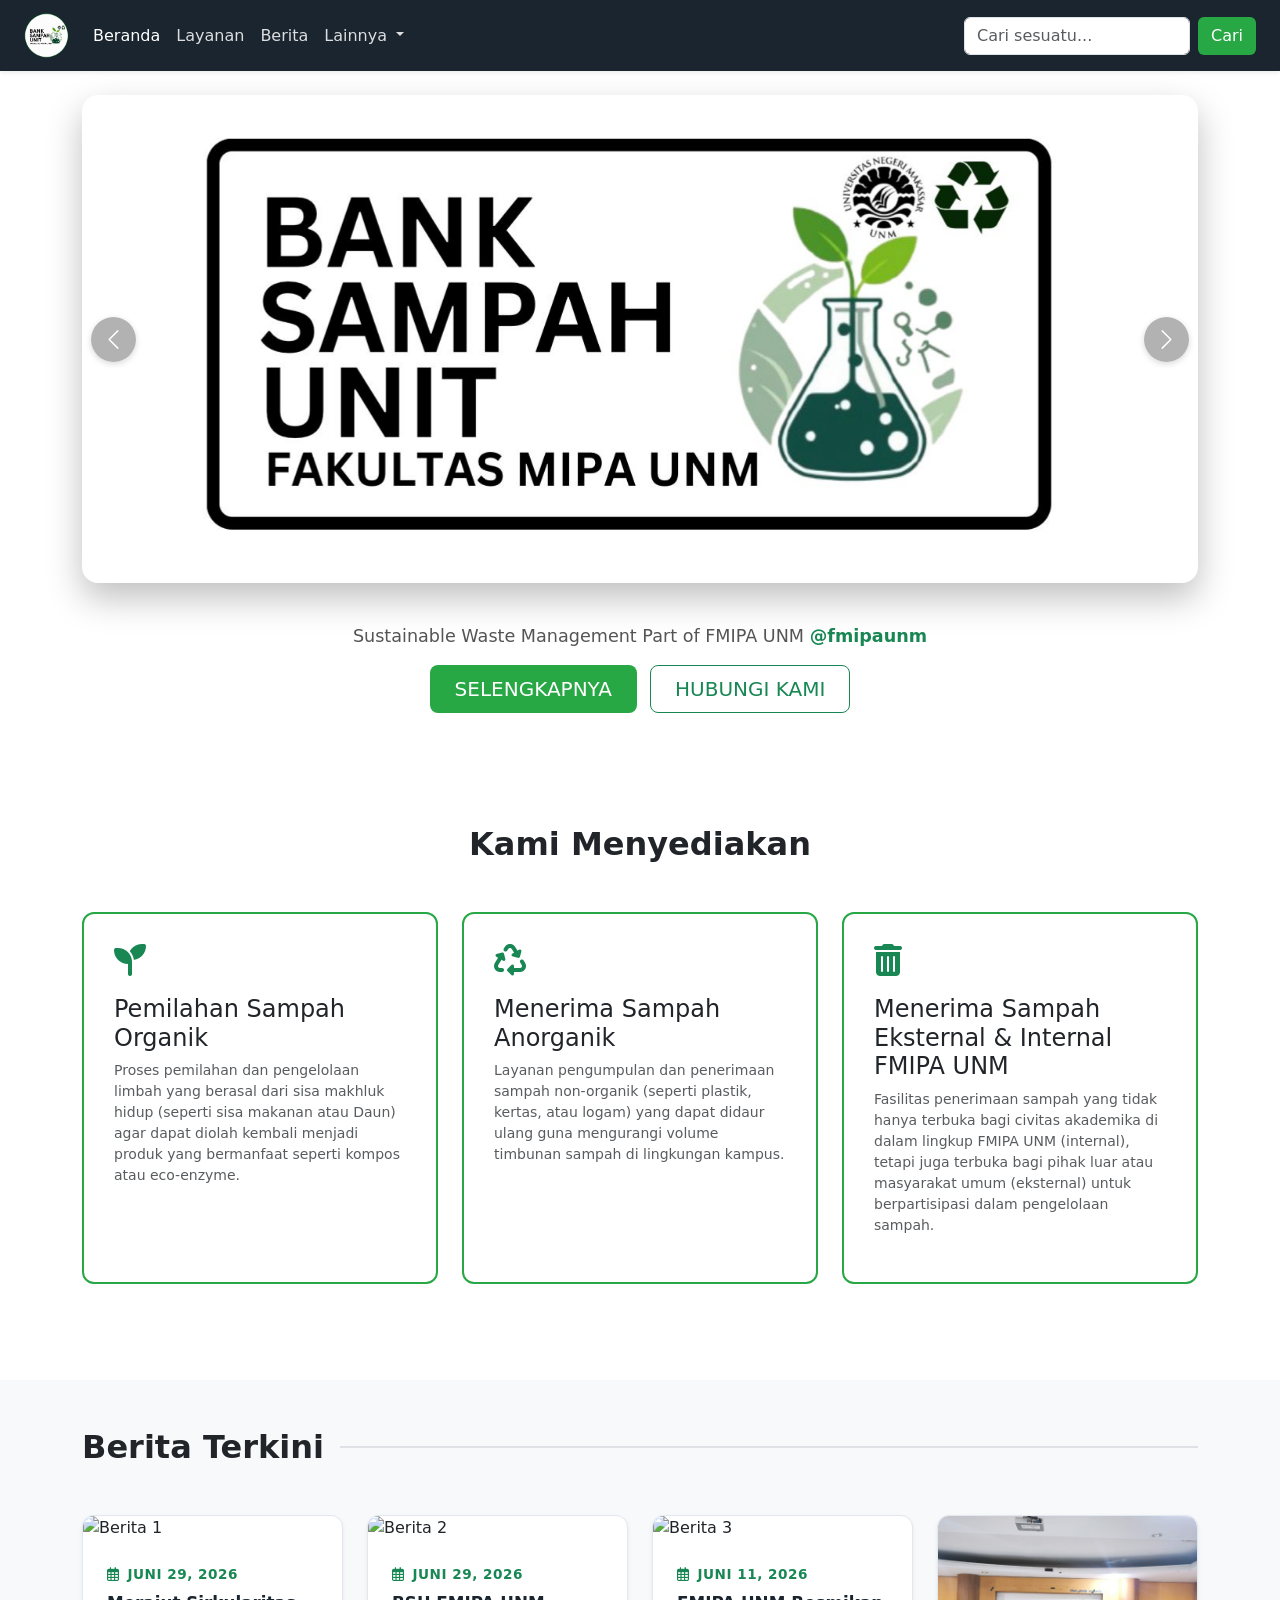
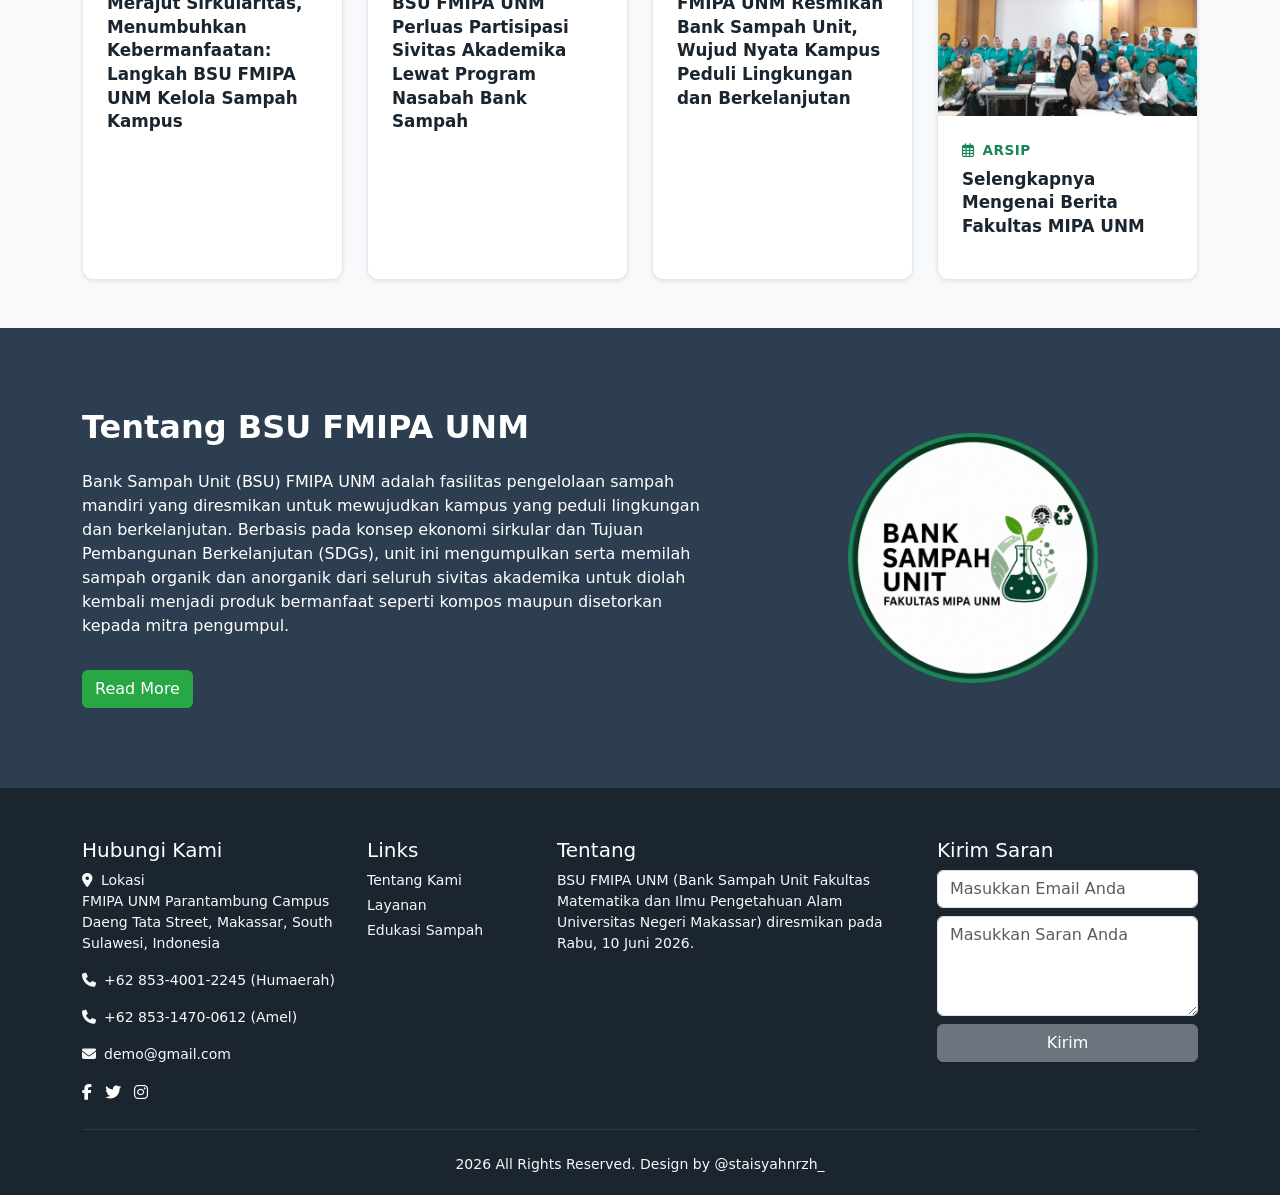
==== index.html @ 25edaeb6 "perbaikan index,news,contact,work" ====
<!DOCTYPE html>
<html lang="id">
<head>
    <meta charset="UTF-8">
    <meta name="viewport" content="width=device-width, initial-scale=1.0">
    <title>Bank Sampah Unit Fakultas MIPA UNM</title>
    <!-- Bootstrap CSS -->
    <link href="https://cdn.jsdelivr.net/npm/bootstrap@5.3.0/dist/css/bootstrap.min.css" rel="stylesheet">
    <!-- FontAwesome untuk ikon -->
    <link rel="stylesheet" href="https://cdnjs.cloudflare.com/ajax/libs/font-awesome/6.4.0/css/all.min.css">
    <link rel="icon" type="image/png" href="images/Logo-UNM 2.png">
    <link rel="stylesheet" href="css/style.css">
</head>

<body>
<!-- Navbar -->
    <nav class="navbar navbar-expand-lg navbar-dark-custom shadow-sm sticky-top">
        <div class="container-fluid px-4">
            <a class="navbar-brand" href="#">
                <img src="images/logo_BSU.png" alt="logo BSU">
            </a>
            <button class="navbar-toggler" type="button" data-bs-toggle="collapse" data-bs-target="#navbarSupportedContent" aria-controls="navbarSupportedContent" aria-expanded="false" aria-label="Toggle navigation">
            <span class="navbar-toggler-icon"></span>
            </button>
            <div class="collapse navbar-collapse" id="navbarSupportedContent">
            <ul class="navbar-nav me-auto mb-2 mb-lg-0">
                <li class="nav-item">
                <a class="nav-link active" aria-current="page" href="index.html">Beranda</a>
                </li>
                <li class="nav-item">
                <a class="nav-link" href="work.html">Layanan</a>
                </li>
                <li class="nav-item">
                <a class="nav-link" href="news.html">Berita</a>
                </li>
                <li class="nav-item dropdown">
                <a class="nav-link dropdown-toggle" href="#" role="button" data-bs-toggle="dropdown" aria-expanded="false">
                    Lainnya
                </a>
                <ul class="dropdown-menu">
                    <li><a class="dropdown-item" href="#">Testimoni</a></li>
                    <li><hr class="dropdown-divider"></li>
                    <li><a class="dropdown-item" href="contact.html">Hubungi Kami</a></li>
                </ul>
                </li>
            </ul>
            <form class="d-flex" role="search">
                <input class="form-control me-2" type="search" placeholder="Cari sesuatu..." aria-label="Search"/>
                <button class="btn btn-green" type="submit">Cari</button>
            </form>
            </div>
        </div>
    </nav>
    <!-- Akhir Navbar -->

<!-- Carousel Banner dengan Opacity & Teks di Atas Gambar -->
    <div class="container my-4">
        <div id="carouselExampleAutoplaying" class="carousel slide carousel-container-box overflow-hidden position-relative" data-bs-ride="carousel">

        <div class="carousel-inner">
            <div class="carousel-item active">
                <img src="images/img1 (2).jpeg" class="d-block w-80 mx-auto" alt="foto 1">
            </div>
                <div class="carousel-item">
                    <img src="images/img1 (1).jpeg" class="d-block w-100 mx-auto" alt="foto 2">
                </div>
                <div class="carousel-item">
                    <img src="images/img1 (11).jpeg" class="d-block w-100 mx-auto" alt="foto 3">
                </div>
            </div>
            <button class="carousel-control-prev" type="button" data-bs-target="#carouselExampleAutoplaying" data-bs-slide="prev">
                <span class="carousel-control-prev-icon" aria-hidden="true"></span>
                <span class="visually-hidden">Previous</span>
            </button>
            <button class="carousel-control-next" type="button" data-bs-target="#carouselExampleAutoplaying" data-bs-slide="next">
                <span class="carousel-control-next-icon" aria-hidden="true"></span>
                <span class="visually-hidden">Next</span>
            </button>
        </div>
    </div>

    <!--tagline-->
    <section class="tagline-section text-center py-3">
        <div class="container">
            <p class="lead mb-3">Sustainable Waste Management Part of FMIPA UNM <a href="https://www.instagram.com/fmipaunm/" class="text-success text-decoration-none fw-bold">@fmipaunm</a></p>
            <div>
                <a href="news.html" class="btn btn-green btn-lg px-4 me-2">SELENGKAPNYA</a>
                <a href="contact.html" class="btn btn-outline-success btn-lg px-4">HUBUNGI KAMI</a>
            </div>
        </div>
    </section>

    <!-- Services Section -->
    <section class="container my-5 py-5">
        <div class="text-center mb-5">
            <h2 class="fw-bold">Kami Menyediakan</h2>
        </div>
        <div class="row g-4">
            <!-- Service 1 -->
            <div class="col-md-4">
                <div class="service-card">
                    <div class="text-success mb-3"><i class="fa-solid fa-seedling fa-2x"></i></div>
                    <h4>Pemilahan Sampah Organik</h4>
                    <p class="text-muted small">Proses pemilahan dan pengelolaan limbah yang berasal dari sisa makhluk hidup (seperti sisa makanan atau Daun) agar dapat diolah kembali menjadi produk yang bermanfaat seperti kompos atau eco-enzyme.</p>
                </div>
            </div>
            <!-- Service 2 -->
            <div class="col-md-4">
                <div class="service-card">
                    <div class="text-success mb-3"><i class="fa-solid fa-recycle fa-2x"></i></div>
                    <h4>Menerima Sampah Anorganik</h4>
                    <p class="text-muted small">Layanan pengumpulan dan penerimaan sampah non-organik (seperti plastik, kertas, atau logam) yang dapat didaur ulang guna mengurangi volume timbunan sampah di lingkungan kampus.</p>
                </div>
            </div>
            <!-- Service 3 -->
            <div class="col-md-4">
                <div class="service-card">
                    <div class="text-success mb-3"><i class="fa-solid fa-trash-can fa-2x"></i></div>
                    <h4>Menerima Sampah Eksternal & Internal FMIPA UNM</h4>
                    <p class="text-muted small">Fasilitas penerimaan sampah yang tidak hanya terbuka bagi civitas akademika di dalam lingkup FMIPA UNM (internal), tetapi juga terbuka bagi pihak luar atau masyarakat umum (eksternal) untuk berpartisipasi dalam pengelolaan sampah.</p>
                </div>
            </div>
        </div>
    </section>

    <!-- Berita Section -->
    <section class="news-section py-5">
        <div class="container">
            <div class="d-flex align-items-center mb-5">
                <h2 class="fw-bold text-dark mb-0 me-3">Berita Terkini</h2>
                <div class="flex-grow-1 border-bottom border-2"></div>
            </div>

            <div class="row g-4">
                
                <!-- Berita 1 -->
                <div class="col-md-6 col-lg-3">
                    <div class="news-card shadow-sm d-flex flex-column h-150">
                        <div class="overflow-hidden">
                            <img src="https://analisishmjkimiafmipaunmgroup.wordpress.com/wp-content/uploads/2026/06/10004205548049966543220286412.jpg" class="news-img" alt="Berita 1">
                        </div>
                        <div class="p-4 d-flex flex-column flex-grow-1 bg-white">
                            <span class="news-date mb-2 text-success fw-semibold"><i class="fa-regular fa-calendar-days me-2"></i>JUNI 29, 2026</span>
                            <a href="https://analisishmjkimiafmipaunmgroup.wordpress.com/2026/06/29/merajut-sirkularitas-menumbuhkan-kebermanfaatan-langkah-bsu-fmipa-unm-kelola-sampah-kampus/" target="_blank" class="news-title mb-3 text-decoration-none">Merajut Sirkularitas, Menumbuhkan Kebermanfaatan: Langkah BSU FMIPA UNM Kelola Sampah Kampus</a>
                        </div>
                    </div>
                </div>

                <!-- Berita 2 -->
                <div class="col-md-6 col-lg-3">
                    <div class="news-card shadow-sm d-flex flex-column h-100">
                        <div class="overflow-hidden">
                            <img src="https://analisishmjkimiafmipaunmgroup.wordpress.com/wp-content/uploads/2026/06/1000420406214933337720257808.jpg?w=1440" class="news-img" alt="Berita 2">
                        </div>
                        <div class="p-4 d-flex flex-column flex-grow-1 bg-white">
                            <span class="news-date mb-2 text-success fw-semibold"><i class="fa-regular fa-calendar-days me-2"></i>JUNI 29, 2026</span>
                            <a href="https://analisishmjkimiafmipaunmgroup.wordpress.com/2026/06/29/bsu-fmipa-unm-perluas-partisipasi-sivitas-akademika-lewat-program-nasabah-bank-sampah/" target="_blank" class="news-title mb-3 text-decoration-none">BSU FMIPA UNM Perluas Partisipasi Sivitas Akademika Lewat Program Nasabah Bank Sampah</a>
                        </div>
                    </div>
                </div>

                <!-- Berita 3 -->
                <div class="col-md-6 col-lg-3">
                    <div class="news-card shadow-sm d-flex flex-column h-100">
                        <div class="overflow-hidden">
                            <img src="https://mediabioma.com/wp-content/uploads/2026/06/WhatsApp-Image-2026-06-11-at-16.44.23.jpeg" class="news-img" alt="Berita 3">
                        </div>
                        <div class="p-4 d-flex flex-column flex-grow-1 bg-white">
                            <span class="news-date mb-2 text-success fw-semibold"><i class="fa-regular fa-calendar-days me-2"></i>JUNI 11, 2026</span>
                            <a href="https://mediabioma.com/fmipa-unm-resmikan-bank-sampah-unit-wujud-nyata-kampus-peduli-lingkungan-dan-berkelanjutan/" target="_blank" class="news-title mb-3 text-decoration-none">FMIPA UNM Resmikan Bank Sampah Unit, Wujud Nyata Kampus Peduli Lingkungan dan Berkelanjutan</a>
                        </div>
                    </div>
                </div>

                <!-- Berita 4 -->
                <div class="col-md-6 col-lg-3">
                    <div class="news-card shadow-sm d-flex flex-column h-100">
                        <div class="overflow-hidden">
                            <img src="images/img1 (7).jpeg" class="news-img" alt="Berita 4">
                        </div>
                        <div class="p-4 d-flex flex-column flex-grow-1 bg-white">
                            <span class="news-date mb-2 text-success fw-semibold"><i class="fa-regular fa-calendar-days me-2"></i>ARSIP</span>
                            <a href="https://fmipa.unm.ac.id/category/news/" target="_blank" class="news-title mb-3 text-decoration-none">Selengkapnya Mengenai Berita Fakultas MIPA UNM</a>
                        </div>
                    </div>
                </div>

            </div>
        </div>
    </section>
    <!-- Akhir Berita Section -->

            </div>
        </div>
    </section>

    <!-- About Us Section -->
    <section class="about-dark">
        <div class="container">
            <div class="row align-items-center">
                <div class="col-md-7">
                    <h2 class="fw-bold mb-4">Tentang BSU FMIPA UNM</h2>
                    <p>Bank Sampah Unit (BSU) FMIPA UNM adalah fasilitas pengelolaan sampah mandiri yang diresmikan untuk mewujudkan kampus yang peduli lingkungan dan berkelanjutan. Berbasis pada konsep ekonomi sirkular dan Tujuan Pembangunan Berkelanjutan (SDGs), unit ini mengumpulkan serta memilah sampah organik dan anorganik dari seluruh sivitas akademika untuk diolah kembali menjadi produk bermanfaat seperti kompos maupun disetorkan kepada mitra pengumpul.</p>
                    <a href="about.html" class="btn btn-green mt-3">Read More</a>
                </div>
                <div class="col-md-5 text-center">
                    <img src="images/logo_BSU.png" alt="About Us" class="rounded-circle img-fluid border border-4 border-success" style="width: 250px; height: 250px; object-fit: cover;">
                </div>
            </div>
        </div>
    </section>

    <!-- Footer -->
    <footer>
        <div class="container">
            <div class="row">
                <div class="col-md-3">
                    <h5>Hubungi Kami</h5>
                    <p class="small text-light"><i class="fa-solid fa-location-dot me-2"></i>Lokasi <br>
                    FMIPA UNM Parantambung Campus Daeng Tata Street, Makassar, South Sulawesi, Indonesia</p>
                    <p class="small text-light"><i class="fa-solid fa-phone me-2"></i>+62 853-4001-2245 (Humaerah)</p>
                    <p class="small text-light"><i class="fa-solid fa-phone me-2"></i>+62 853-1470-0612 (Amel)</p>
                    <p class="small text-light"><i class="fa-solid fa-envelope me-2"></i>demo@gmail.com</p>
                    <div class="social-icons mt-3">
                        <a href="#" class="text-white me-2"><i class="fa-brands fa-facebook-f"></i></a>
                        <a href="#" class="text-white me-2"><i class="fa-brands fa-twitter"></i></a>
                        <a href="https://www.instagram.com/bsu.fmipa_unm/" class="text-white"><i class="fa-brands fa-instagram"></i></a>
                    </div>
                </div>
                <div class="col-md-2">
                    <h5>Links</h5>
                    <ul class="list-unstyled small">
                        <li><a href="about.html" class="text-decoration-none text-light mb-1 d-block">Tentang Kami</a></li>
                        <li><a href="work.html" class="text-decoration-none text-light mb-1 d-block">Layanan</a></li>
                        <li><a href="https://medigrafia.com/edukasi-pengelolaan-sampah-membangun-kesadaran-lingkungan/#gsc.tab=0" class="text-decoration-none text-light mb-1 d-block">Edukasi Sampah</a></li>
                    </ul>
                </div>
                <div class="col-md-4">
                    <h5>Tentang</h5>
                    <p class="small text-light">BSU FMIPA UNM (Bank Sampah Unit Fakultas Matematika dan Ilmu Pengetahuan Alam Universitas Negeri Makassar) diresmikan pada Rabu, 10 Juni 2026.</p>
                </div>
                <div class="col-md-3">
                    <h5>Kirim Saran</h5>
                    <div class="mb-3">
                        <input type="email" class="form-control mb-2" placeholder="Masukkan Email Anda">
                        <textarea class="form-control mb-2" placeholder="Masukkan Saran Anda" id="floatingTextarea2" style="height: 100px"></textarea>
                        <button class="btn btn-secondary w-100">Kirim</button>
                    </div>
                </div>
            </div>
            <hr class="border-secondary my-4">
            <div class="text-center text-light small">
                2026 All Rights Reserved. Design by @staisyahnrzh_
            </div>
        </div>
    </footer>

    <!-- Bootstrap JS Bundle -->
    <script src="https://cdn.jsdelivr.net/npm/bootstrap@5.3.0/dist/js/bootstrap.bundle.min.js"></script>
    <script src="js/script.js"></script>
</body>
</html>
---- css/style.css ----
.btn-green {
            background-color: #28a745;
            color: white;
        }
        .btn-green:hover {
            background-color: #218838;
            color: white;
        }
        .stats-box {
            background: white;
            border-radius: 8px;
            box-shadow: 0 4px 6px rgba(0,0,0,0.1);
            margin-top: -50px;
            position: relative;
            z-index: 10;
        }
        .service-card {
            border: 2px solid #28a745;
            border-radius: 12px;
            padding: 30px;
            background: white;
            transition: 0.3s;
        }
        .about-dark {
            background-color: #2c3e50;
            color: white;
            padding: 80px 0;
        }
        footer {
            background-color: #1a252f;
            color: white;
            padding: 50px 0 20px 0;
        }
        /* Merapikan Logo Navbar agar proporsional */
        .navbar-brand img {
            height: 45px;
            width: auto;
            object-fit: contain;
        }
        /* Mengatur Zona Aman Tinggi Carousel */
        .carousel-item img {
            height: 480px;
            object-fit: cover;
            object-position: center;
        }
        /* Membuat tombol navigasi carousel lebih kontras */
        .carousel-control-prev, .carousel-control-next {
            width: 5%;
        }
        .carousel-control-prev-icon, .carousel-control-next-icon {
            background-color: rgba(0, 0, 0, 0.6);
            background-size: 50%, 50%;
            border-radius: 50% 50%; 
            width: 45px;
            height: 45px;
            box-shadow: 0 2px 6px rgba(0, 0, 0, 0.3); 
        }
        .carousel-control-prev-icon:hover, .carousel-control-next-icon:hover {
            background-color: rgba(0, 0, 0, 0.8);
        }
        /* Mengubah tema navbar agar sama dengan footer */
        .navbar-dark-custom {
            background-color: #1a252f !important;
        }
        .navbar-dark-custom .navbar-nav .nav-link {
            color: rgba(255, 255, 255, 0.85);
        }
        .navbar-dark-custom .navbar-nav .nav-link:hover, 
        .navbar-dark-custom .navbar-nav .nav-link.active {
            color: #ffffff !important;
        }
        .navbar-dark-custom .dropdown-menu {
            background-color: #1a252f;
            border-color: #2c3e50;
        }
        .navbar-dark-custom .dropdown-menu .dropdown-item {
            color: rgba(255, 255, 255, 0.85);
        }
        .navbar-dark-custom .dropdown-menu .dropdown-item:hover {
            background-color: #2c3e50;
            color: #ffffff;
        }
        .navbar-dark-custom .dropdown-divider {
            border-color: #2c3e50;
        }
        .service-card {
            border: 2px solid #28a745;
            border-radius: 12px;
            padding: 30px;
            background: white;
            transition: 0.3s;
            height: 100%; /* Membuat tinggi kotak rata secara otomatis */
        }
        /* Styling untuk Tagline Section */
        .tagline-section {
            background-color: #ffffff;
            padding: 50px 0;
        }
        .tagline-section h1 {
            color: #1a252f;
            font-weight: 800;
        }
        .tagline-section p {
            color: #555555;
            font-size: 1.1rem;
        }
        .carousel-container-box {
            border: 4px solid #ffffff; /* Bingkai putih tebal agar kontras */
            box-shadow: 0 15px 35px rgba(0, 0, 0, 0.25); /* Bayangan yang lebih dalam dan tegas */
            border-radius: 16px; /* Sudut lebih melengkung */
            background-color: #ffffff;
        }
        /* Styling untuk News & Updates Section */
        .news-section {
            background-color: #f8f9fa;
            padding: 60px 0;
        }
        .news-card {
            background: #ffffff;
            border-radius: 12px;
            overflow: hidden;
            border: 1px solid #e2e8f0;
            transition: transform 0.3s ease, box-shadow 0.3s ease;
            height: 100%;
        }
        .news-card:hover {
            transform: translateY(-5px);
            box-shadow: 0 10px 20px rgba(0, 0, 0, 0.08);
        }
        .news-img {
            height: 200px;
            object-fit: cover;
            width: 100%;
        }
        .news-date {
            font-size: 0.85rem;
            color: #718096;
            font-weight: 600;
            letter-spacing: 0.5px;
        }
        .news-title {
            font-size: 1.05rem;
            font-weight: 700;
            color: #1a252f;
            line-height: 1.4;
            text-decoration: none;
            transition: color 0.2s;
        }
        .news-title:hover {
            color: #28a745;
        }

        /* Efek Hover pada Tautan Footer Links */
        footer ul.list-unstyled li a {
            transition: color 0.2s ease, padding-left 0.2s ease;
        }

        footer ul.list-unstyled li a:hover {
            color: #68ff8b !important; /* Berubah menjadi warna hijau khas website */
            text-decoration: underline !important;
        }
        /* Efek kotak banner menyerupai carousel */
        .banner-box-style {
            position: relative;
            border: 4px solid #ffffff;
            box-shadow: 0 15px 35px rgba(0, 0, 0, 0.25);
            border-radius: 16px;
            background-color: #1a252f;
            overflow: hidden;
        }

        /* Lapisan teks di atas gambar */
        .banner-content-custom {
            position: relative;
            z-index: 2;
            color: white;
            text-align: center;
            padding: 80px 20px;
            text-shadow: 0 2px 8px rgba(0, 0, 0, 0.9);
        }
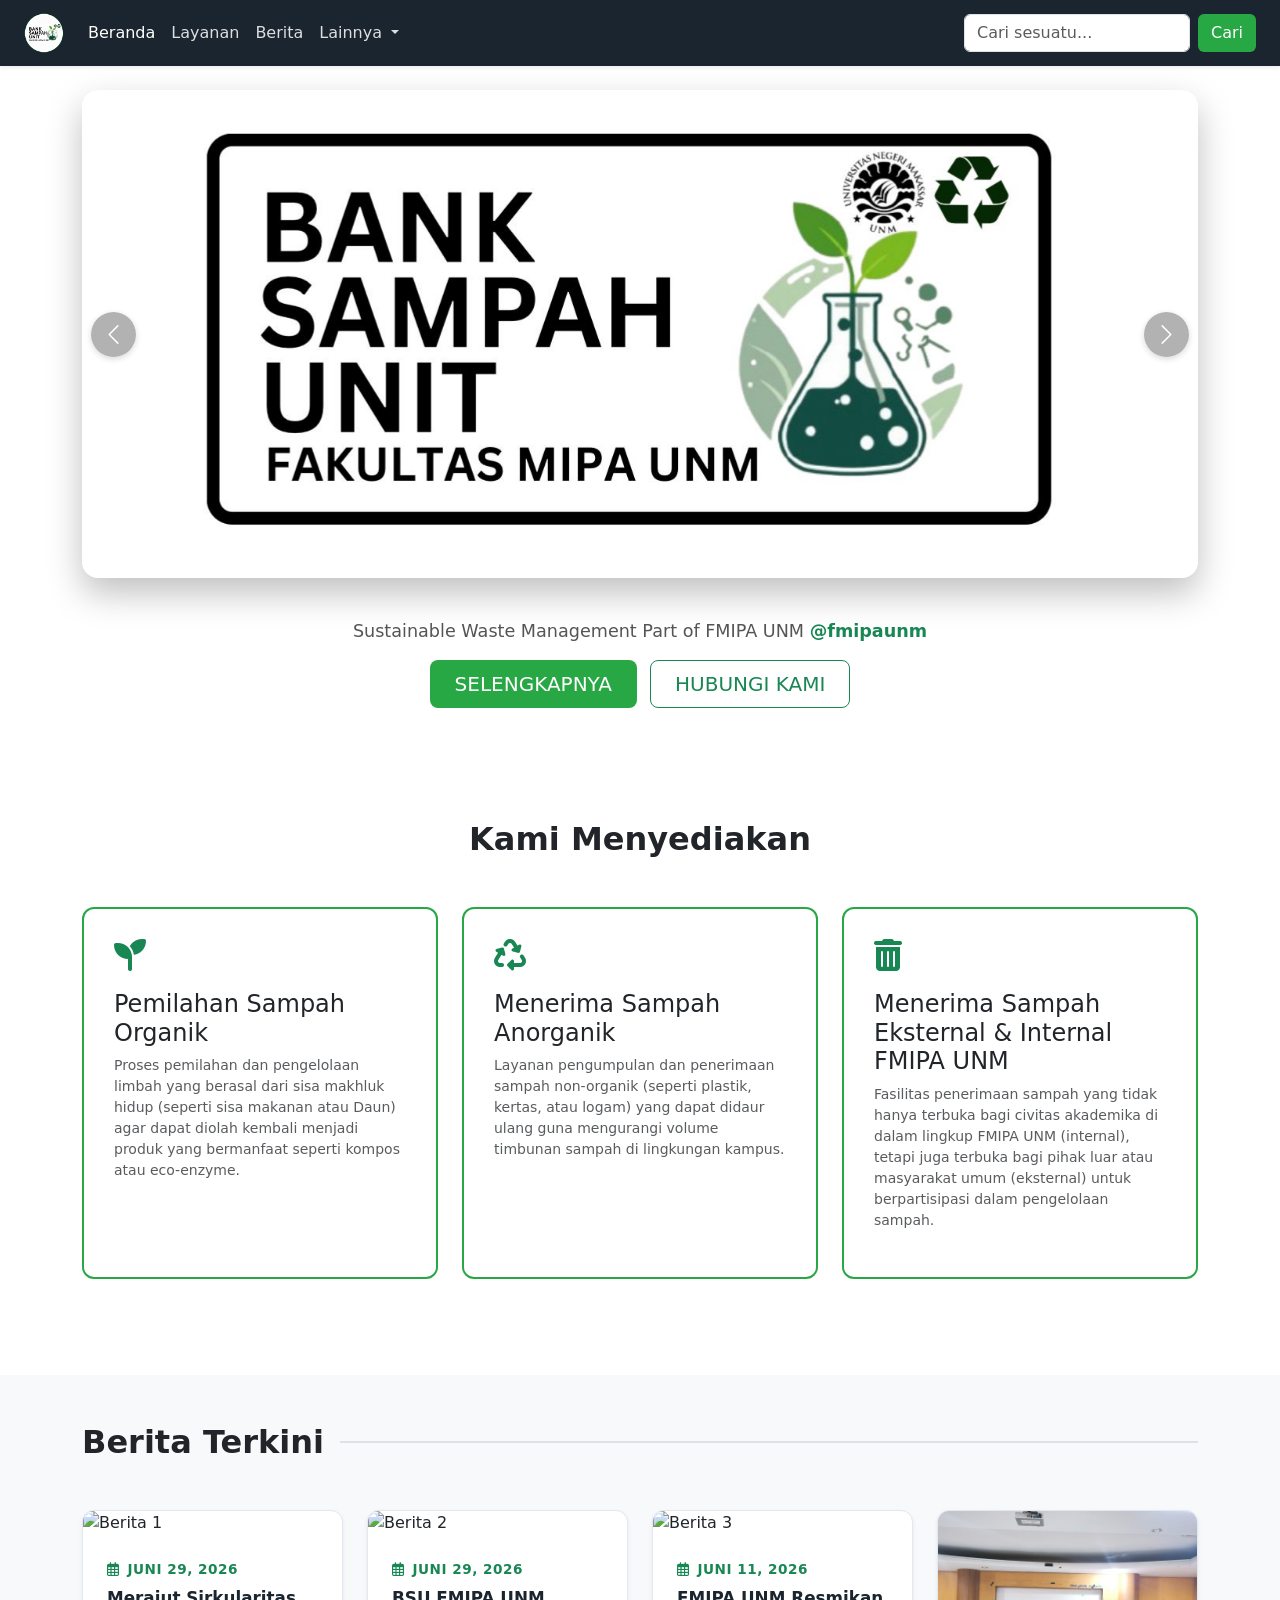
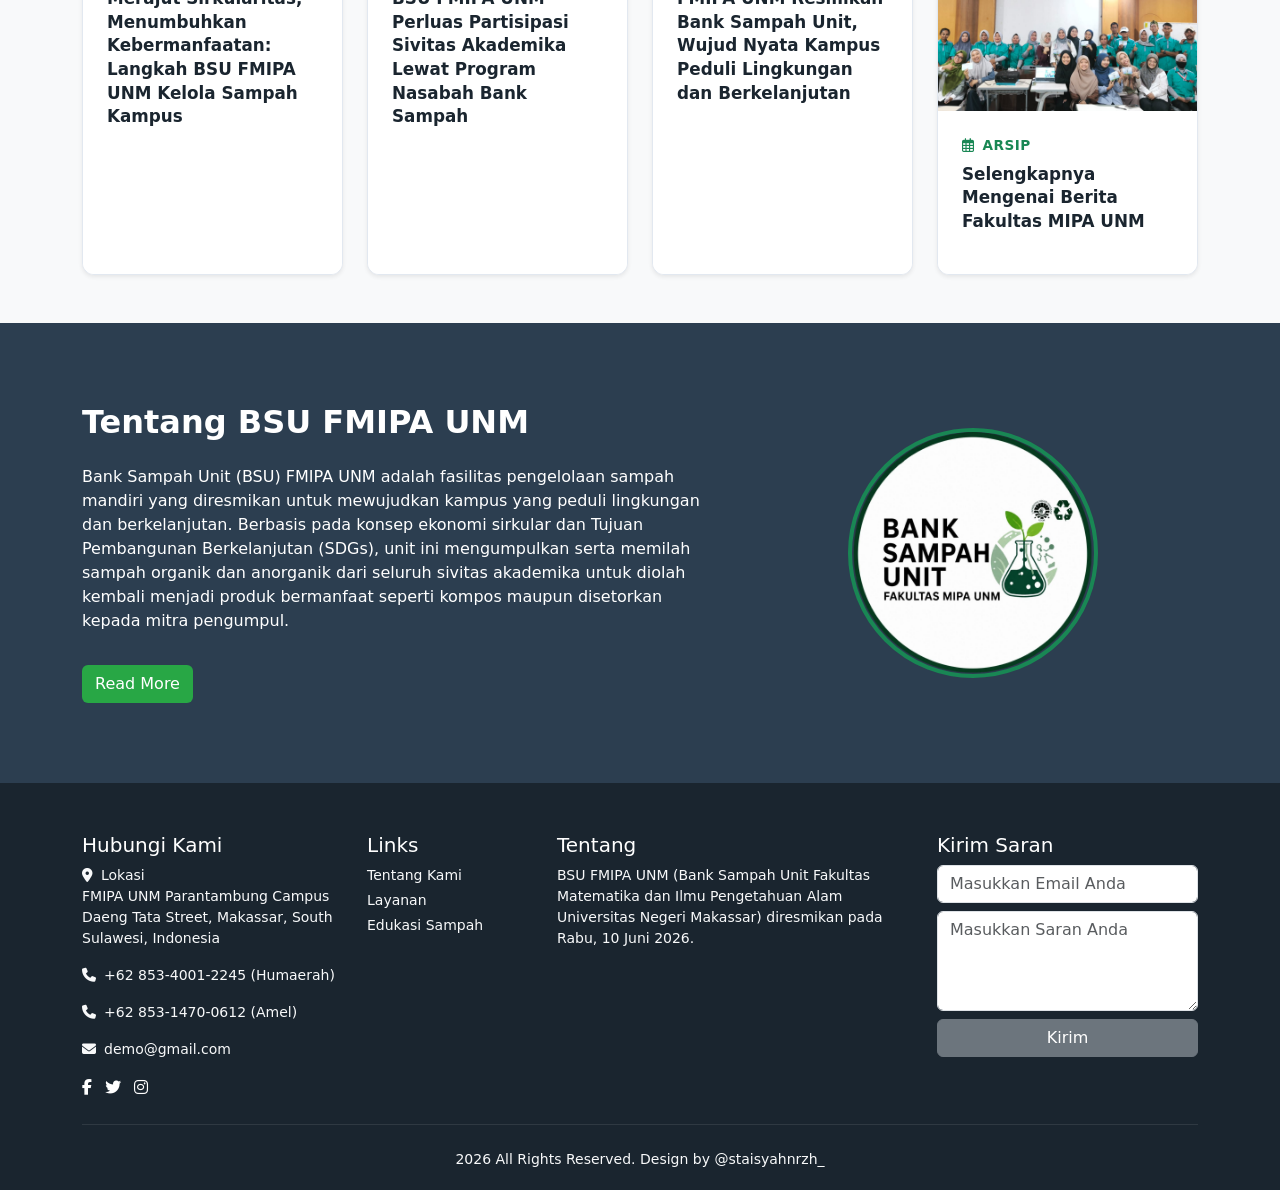
==== commit 9a9d3702: "+ JQuery" ====
--- a/index.html
+++ b/index.html
@@ -255,8 +255,11 @@
         </div>
     </footer>
 
+    <!-- CDN jQuery -->
+    <script src="https://code.jquery.com/jquery-3.7.0.min.js"></script>
     <!-- Bootstrap JS Bundle -->
     <script src="https://cdn.jsdelivr.net/npm/bootstrap@5.3.0/dist/js/bootstrap.bundle.min.js"></script>
+    <script src="js/jquery.js"></script>
     <script src="js/script.js"></script>
 </body>
 </html>
--- a/css/style.css
+++ b/css/style.css
@@ -177,4 +177,34 @@
             text-align: center;
             padding: 80px 20px;
             text-shadow: 0 2px 8px rgba(0, 0, 0, 0.9);
-        }+        }
+        /* Perbaikan Navbar & Tombol Toggler Mobile */
+        .navbar-dark-custom {
+            background-color: #1a252f !important;
+        }
+        .navbar-toggler {
+            border-color: rgba(255, 255, 255, 0.5) !important;
+        }
+        .navbar-toggler-icon {
+            background-image: url("data:image/svg+xml,%3csvg xmlns='http://www.w3.org/2000/svg' viewBox='0 0 30 30'%3e%3cpath stroke='rgba%28255, 255, 255, 0.9%29' stroke-linecap='round' stroke-miterlimit='10' stroke-width='2' d='M4 7h22M4 15h22M4 23h22'/%3e%3c/svg%3e") !important;
+        }
+        
+        /* Perbaikan Logo di Navbar */
+        .navbar-brand img {
+            height: 40px !important;
+            width: auto !important;
+            max-width: 150px;
+            object-fit: contain;
+        }
+
+        /* Penyesuaian Spasi Kartu Layanan agar tidak renggang di HP */
+        @media (max-width: 768px) {
+            .service-card {
+                margin-bottom: 15px;
+            }
+            .container {
+                padding-left: 15px;
+                padding-right: 15px;
+            }
+        }
+        
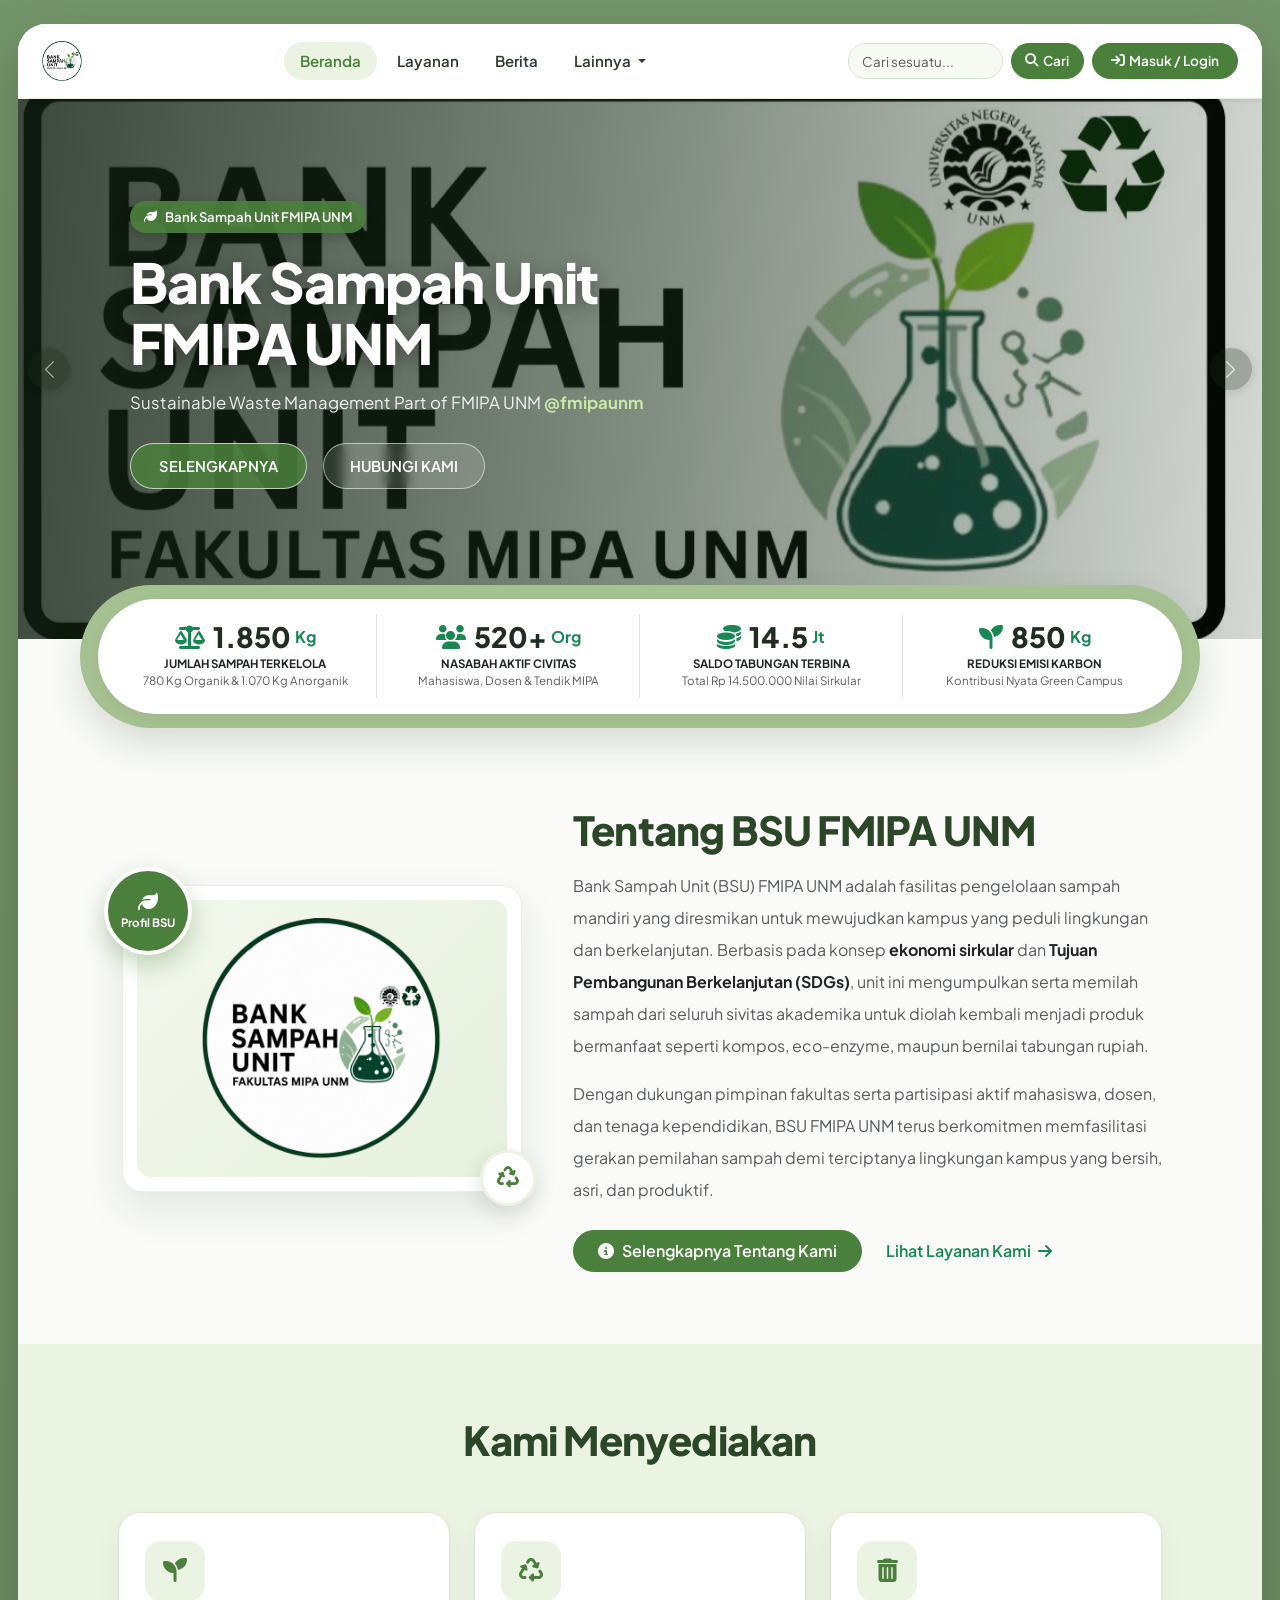
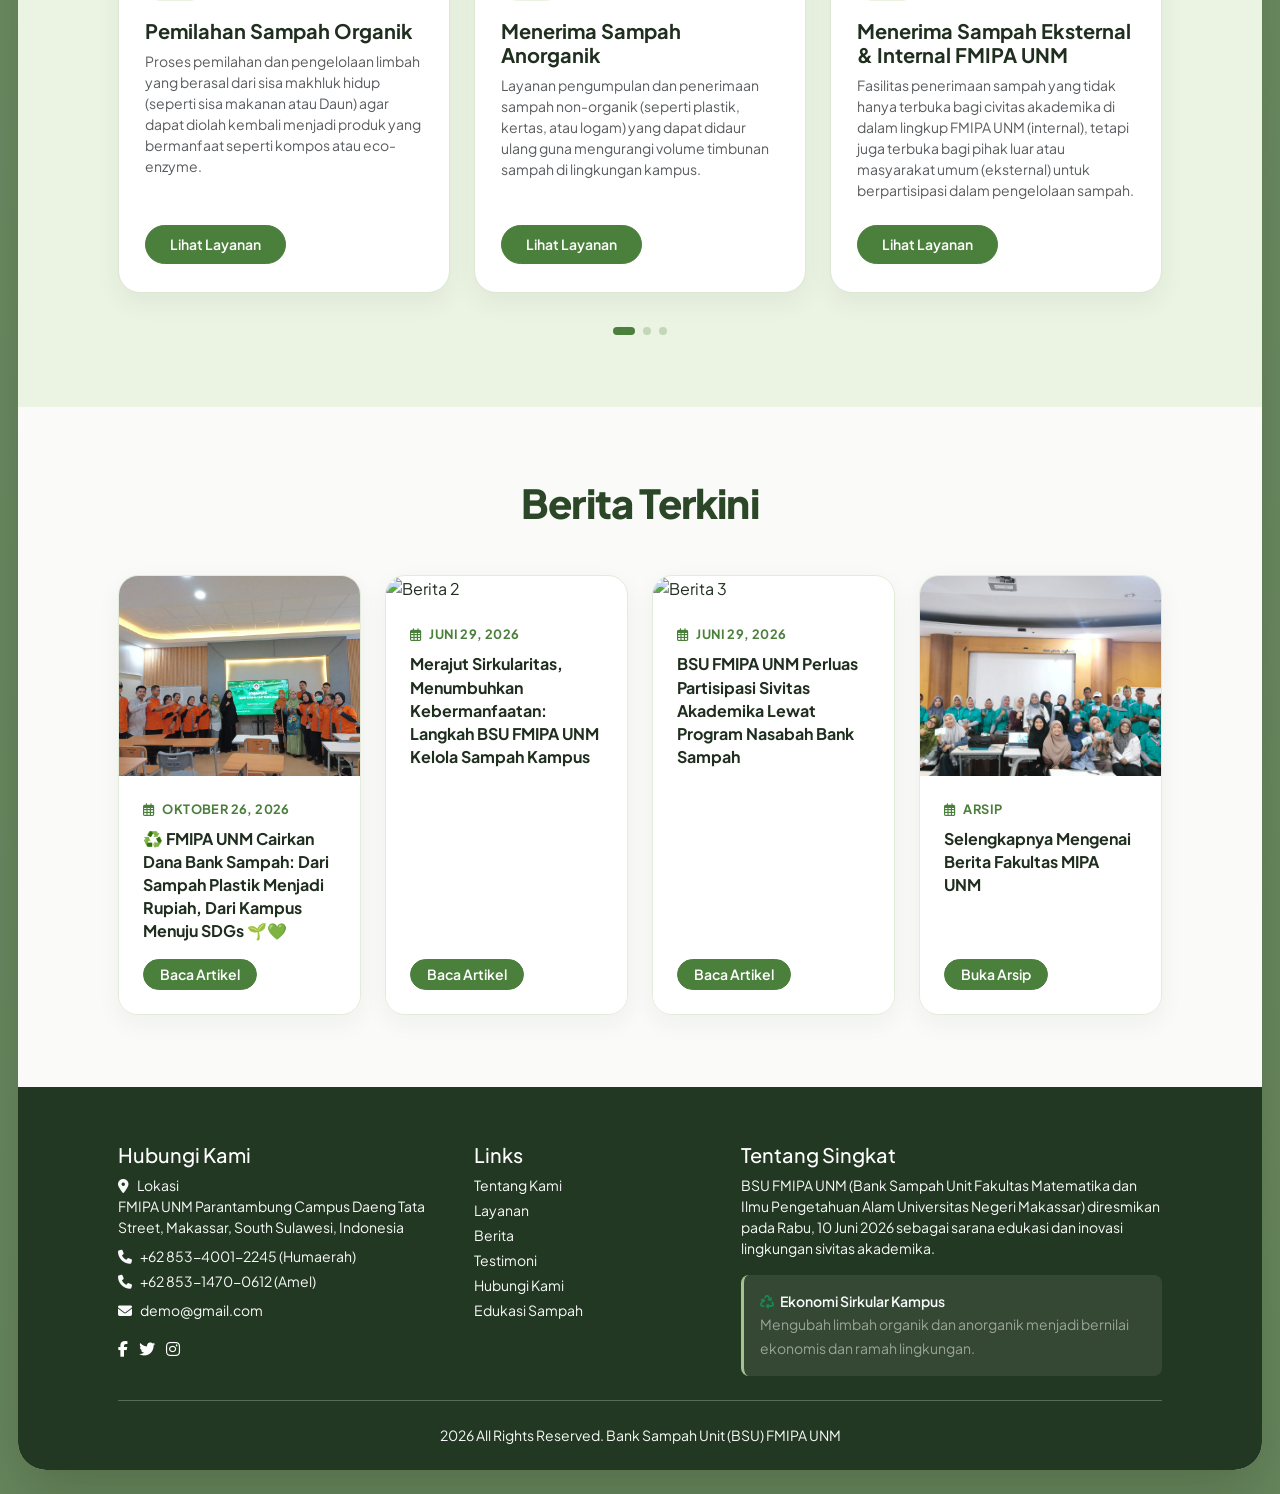
==== commit f843e086: "Update tampilan layout eco-sage dan tambah berita pencairan dana BSU" ====
--- a/index.html
+++ b/index.html
@@ -12,60 +12,69 @@
     <link rel="stylesheet" href="css/style.css">
 </head>
 
-<body>
-<!-- Navbar -->
+<body class="eco-framed-body">
+<div class="eco-page-shell">
+
+    <!-- Navbar -->
     <nav class="navbar navbar-expand-lg navbar-dark-custom shadow-sm sticky-top">
         <div class="container-fluid px-4">
-            <a class="navbar-brand" href="#">
+            <a class="navbar-brand" href="index.html">
                 <img src="images/logo_BSU.png" alt="logo BSU">
             </a>
             <button class="navbar-toggler" type="button" data-bs-toggle="collapse" data-bs-target="#navbarSupportedContent" aria-controls="navbarSupportedContent" aria-expanded="false" aria-label="Toggle navigation">
-            <span class="navbar-toggler-icon"></span>
+                <span class="navbar-toggler-icon"></span>
             </button>
             <div class="collapse navbar-collapse" id="navbarSupportedContent">
-            <ul class="navbar-nav me-auto mb-2 mb-lg-0">
-                <li class="nav-item">
-                <a class="nav-link active" aria-current="page" href="index.html">Beranda</a>
-                </li>
-                <li class="nav-item">
-                <a class="nav-link" href="work.html">Layanan</a>
-                </li>
-                <li class="nav-item">
-                <a class="nav-link" href="news.html">Berita</a>
-                </li>
-                <li class="nav-item dropdown">
-                <a class="nav-link dropdown-toggle" href="#" role="button" data-bs-toggle="dropdown" aria-expanded="false">
-                    Lainnya
-                </a>
-                <ul class="dropdown-menu">
-                    <li><a class="dropdown-item" href="#">Testimoni</a></li>
-                    <li><hr class="dropdown-divider"></li>
-                    <li><a class="dropdown-item" href="contact.html">Hubungi Kami</a></li>
+                <ul class="navbar-nav mx-auto mb-2 mb-lg-0 gap-lg-1">
+                    <li class="nav-item">
+                        <a class="nav-link active" aria-current="page" href="index.html">Beranda</a>
+                    </li>
+                    <li class="nav-item">
+                        <a class="nav-link" href="work.html">Layanan</a>
+                    </li>
+                    <li class="nav-item">
+                        <a class="nav-link" href="news.html">Berita</a>
+                    </li>
+                    <li class="nav-item dropdown">
+                        <a class="nav-link dropdown-toggle" href="#" role="button" data-bs-toggle="dropdown" aria-expanded="false">
+                            Lainnya
+                        </a>
+                        <ul class="dropdown-menu">
+                            <li><a class="dropdown-item" href="about.html">Tentang Kami</a></li>
+                            <li><a class="dropdown-item" href="testimoni.html">Testimoni</a></li>
+                            <li><hr class="dropdown-divider"></li>
+                            <li><a class="dropdown-item" href="contact.html">Hubungi Kami</a></li>
+                        </ul>
+                    </li>
                 </ul>
-                </li>
-            </ul>
-            <form class="d-flex" role="search">
-                <input class="form-control me-2" type="search" placeholder="Cari sesuatu..." aria-label="Search"/>
-                <button class="btn btn-green" type="submit">Cari</button>
-            </form>
+                <form class="d-flex align-items-center me-2 my-2 my-lg-0 navbar-search-form" role="search">
+                    <input class="form-control form-control-sm me-2" type="search" placeholder="Cari sesuatu..." aria-label="Search"/>
+                    <button class="btn btn-green btn-sm btn-search-nav" type="submit">
+                        <i class="fa-solid fa-magnifying-glass"></i> Cari
+                    </button>
+                </form>
+                <div class="auth-nav-container">
+                    <a href="login.html" class="btn btn-auth-nav btn-sm px-3">
+                        <i class="fa-solid fa-arrow-right-to-bracket me-1"></i> Masuk / Login
+                    </a>
+                </div>
             </div>
         </div>
     </nav>
     <!-- Akhir Navbar -->
 
-<!-- Carousel Banner dengan Opacity & Teks di Atas Gambar -->
-    <div class="container my-4">
-        <div id="carouselExampleAutoplaying" class="carousel slide carousel-container-box overflow-hidden position-relative" data-bs-ride="carousel">
-
-        <div class="carousel-inner">
-            <div class="carousel-item active">
-                <img src="images/img1 (2).jpeg" class="d-block w-80 mx-auto" alt="foto 1">
-            </div>
+    <!-- Hero Carousel Full-Bleed (Sesuai Layout Referensi) -->
+    <section class="eco-hero-wrapper">
+        <div id="carouselExampleAutoplaying" class="carousel slide" data-bs-ride="carousel">
+            <div class="carousel-inner">
+                <div class="carousel-item active">
+                    <img src="images/img1 (2).jpeg" class="d-block w-100" alt="foto 1">
+                </div>
                 <div class="carousel-item">
-                    <img src="images/img1 (1).jpeg" class="d-block w-100 mx-auto" alt="foto 2">
+                    <img src="images/img1 (1).jpeg" class="d-block w-100" alt="foto 2">
                 </div>
                 <div class="carousel-item">
-                    <img src="images/img1 (11).jpeg" class="d-block w-100 mx-auto" alt="foto 3">
+                    <img src="images/img1 (11).jpeg" class="d-block w-100" alt="foto 3">
                 </div>
             </div>
             <button class="carousel-control-prev" type="button" data-bs-target="#carouselExampleAutoplaying" data-bs-slide="prev">
@@ -77,183 +86,287 @@
                 <span class="visually-hidden">Next</span>
             </button>
         </div>
+
+        <!-- Overlay Teks Hero -->
+        <div class="eco-hero-overlay">
+            <div class="container px-4 px-lg-5">
+                <div class="eco-hero-content">
+                    <div class="eco-hero-pill-badge">
+                        <i class="fa-solid fa-leaf"></i>
+                        <span>Bank Sampah Unit FMIPA UNM</span>
+                    </div>
+                    <h1 class="eco-hero-title">Bank Sampah Unit<br>FMIPA UNM</h1>
+                    <p class="eco-hero-subtitle">
+                        Sustainable Waste Management Part of FMIPA UNM
+                        <a href="https://www.instagram.com/fmipaunm/" target="_blank">@fmipaunm</a>
+                    </p>
+                    <div class="d-flex flex-wrap gap-3">
+                        <a href="news.html" class="btn btn-hero-eco">SELENGKAPNYA</a>
+                        <a href="contact.html" class="btn btn-hero-outline">HUBUNGI KAMI</a>
+                    </div>
+                </div>
+            </div>
+        </div>
+    </section>
+    <!-- Akhir Hero Carousel -->
+
+    <!-- Floating Sage-Green Pill Bar: Statistik Pencapaian -->
+    <div class="eco-floating-bar-wrap">
+        <div class="eco-sage-pill-shell">
+            <div class="stats-box px-4 py-3">
+                <div class="row text-center g-3 align-items-center">
+                    <!-- 1. Statistik Jumlah Sampah (Utama) -->
+                    <div class="col-6 col-lg-3 border-end">
+                        <div class="stat-item">
+                            <div class="d-flex align-items-center justify-content-center mb-1">
+                                <i class="fa-solid fa-scale-balanced text-success fs-4 me-2"></i>
+                                <span class="stat-number">1.850</span><span class="fs-6 fw-bold text-success ms-1">Kg</span>
+                            </div>
+                            <div class="fw-bold text-dark small text-uppercase" style="font-size: 0.72rem;">Jumlah Sampah Terkelola</div>
+                            <div class="text-muted" style="font-size: 0.72rem;">780 Kg Organik & 1.070 Kg Anorganik</div>
+                        </div>
+                    </div>
+
+                    <!-- 2. Statistik Nasabah Aktif Civitas -->
+                    <div class="col-6 col-lg-3 border-end">
+                        <div class="stat-item">
+                            <div class="d-flex align-items-center justify-content-center mb-1">
+                                <i class="fa-solid fa-users text-success fs-4 me-2"></i>
+                                <span class="stat-number">520+</span><span class="fs-6 fw-bold text-success ms-1">Org</span>
+                            </div>
+                            <div class="fw-bold text-dark small text-uppercase" style="font-size: 0.72rem;">Nasabah Aktif Civitas</div>
+                            <div class="text-muted" style="font-size: 0.72rem;">Mahasiswa, Dosen & Tendik MIPA</div>
+                        </div>
+                    </div>
+
+                    <!-- 3. Statistik Saldo Tabungan Terbina -->
+                    <div class="col-6 col-lg-3 border-end">
+                        <div class="stat-item">
+                            <div class="d-flex align-items-center justify-content-center mb-1">
+                                <i class="fa-solid fa-coins text-success fs-4 me-2"></i>
+                                <span class="stat-number">14.5</span><span class="fs-6 fw-bold text-success ms-1">Jt</span>
+                            </div>
+                            <div class="fw-bold text-dark small text-uppercase" style="font-size: 0.72rem;">Saldo Tabungan Terbina</div>
+                            <div class="text-muted" style="font-size: 0.72rem;">Total Rp 14.500.000 Nilai Sirkular</div>
+                        </div>
+                    </div>
+
+                    <!-- 4. Statistik Kontribusi Reduksi Karbon -->
+                    <div class="col-6 col-lg-3">
+                        <div class="stat-item">
+                            <div class="d-flex align-items-center justify-content-center mb-1">
+                                <i class="fa-solid fa-seedling text-success fs-4 me-2"></i>
+                                <span class="stat-number">850</span><span class="fs-6 fw-bold text-success ms-1">Kg</span>
+                            </div>
+                            <div class="fw-bold text-dark small text-uppercase" style="font-size: 0.72rem;">Reduksi Emisi Karbon</div>
+                            <div class="text-muted" style="font-size: 0.72rem;">Kontribusi Nyata Green Campus</div>
+                        </div>
+                    </div>
+                </div>
+            </div>
+        </div>
     </div>
 
-    <!--tagline-->
-    <section class="tagline-section text-center py-3">
-        <div class="container">
-            <p class="lead mb-3">Sustainable Waste Management Part of FMIPA UNM <a href="https://www.instagram.com/fmipaunm/" class="text-success text-decoration-none fw-bold">@fmipaunm</a></p>
-            <div>
-                <a href="news.html" class="btn btn-green btn-lg px-4 me-2">SELENGKAPNYA</a>
-                <a href="contact.html" class="btn btn-outline-success btn-lg px-4">HUBUNGI KAMI</a>
+    <!-- Split Intro / About Us Section (Profil BSU - Sesuai Layout Tengah Referensi) -->
+    <section class="eco-about-section">
+        <div class="container px-4 px-lg-5">
+            <div class="row align-items-center g-5">
+                <div class="col-lg-5 text-center">
+                    <div class="eco-about-photo-frame">
+                        <div class="eco-floating-badge-top">
+                            <i class="fa-solid fa-leaf fs-5 mb-1"></i>
+                            <span>Profil BSU</span>
+                        </div>
+                        <div class="eco-about-photo-card">
+                            <img src="images/logo_BSU.png" alt="About Us" class="img-fluid">
+                        </div>
+                        <div class="eco-floating-badge-bottom">
+                            <i class="fa-solid fa-recycle"></i>
+                        </div>
+                    </div>
+                </div>
+                <div class="col-lg-7">
+                    <h2 class="eco-section-heading display-6 mb-3">Tentang BSU FMIPA UNM</h2>
+                    <p class="text-muted mb-3 lh-lg">Bank Sampah Unit (BSU) FMIPA UNM adalah fasilitas pengelolaan sampah mandiri yang diresmikan untuk mewujudkan kampus yang peduli lingkungan dan berkelanjutan. Berbasis pada konsep <strong class="text-dark">ekonomi sirkular</strong> dan <strong class="text-dark">Tujuan Pembangunan Berkelanjutan (SDGs)</strong>, unit ini mengumpulkan serta memilah sampah dari seluruh sivitas akademika untuk diolah kembali menjadi produk bermanfaat seperti kompos, eco-enzyme, maupun bernilai tabungan rupiah.</p>
+                    <p class="text-muted mb-4 lh-lg">Dengan dukungan pimpinan fakultas serta partisipasi aktif mahasiswa, dosen, dan tenaga kependidikan, BSU FMIPA UNM terus berkomitmen memfasilitasi gerakan pemilahan sampah demi terciptanya lingkungan kampus yang bersih, asri, dan produktif.</p>
+
+                    <div class="d-flex flex-wrap align-items-center gap-3">
+                        <a href="about.html" class="btn btn-green px-4 py-2"><i class="fa-solid fa-circle-info me-2"></i>Selengkapnya Tentang Kami</a>
+                        <a href="work.html" class="text-success fw-semibold text-decoration-none px-2">Lihat Layanan Kami <i class="fa-solid fa-arrow-right ms-1"></i></a>
+                    </div>
+                </div>
             </div>
         </div>
     </section>
 
-    <!-- Services Section -->
-    <section class="container my-5 py-5">
-        <div class="text-center mb-5">
-            <h2 class="fw-bold">Kami Menyediakan</h2>
-        </div>
-        <div class="row g-4">
-            <!-- Service 1 -->
-            <div class="col-md-4">
-                <div class="service-card">
-                    <div class="text-success mb-3"><i class="fa-solid fa-seedling fa-2x"></i></div>
-                    <h4>Pemilahan Sampah Organik</h4>
-                    <p class="text-muted small">Proses pemilahan dan pengelolaan limbah yang berasal dari sisa makhluk hidup (seperti sisa makanan atau Daun) agar dapat diolah kembali menjadi produk yang bermanfaat seperti kompos atau eco-enzyme.</p>
-                </div>
-            </div>
-            <!-- Service 2 -->
-            <div class="col-md-4">
-                <div class="service-card">
-                    <div class="text-success mb-3"><i class="fa-solid fa-recycle fa-2x"></i></div>
-                    <h4>Menerima Sampah Anorganik</h4>
-                    <p class="text-muted small">Layanan pengumpulan dan penerimaan sampah non-organik (seperti plastik, kertas, atau logam) yang dapat didaur ulang guna mengurangi volume timbunan sampah di lingkungan kampus.</p>
-                </div>
-            </div>
-            <!-- Service 3 -->
-            <div class="col-md-4">
-                <div class="service-card">
-                    <div class="text-success mb-3"><i class="fa-solid fa-trash-can fa-2x"></i></div>
-                    <h4>Menerima Sampah Eksternal & Internal FMIPA UNM</h4>
-                    <p class="text-muted small">Fasilitas penerimaan sampah yang tidak hanya terbuka bagi civitas akademika di dalam lingkup FMIPA UNM (internal), tetapi juga terbuka bagi pihak luar atau masyarakat umum (eksternal) untuk berpartisipasi dalam pengelolaan sampah.</p>
-                </div>
+    <!-- Services Section (Soft Pastel Sage-Green 3-Card Layout) -->
+    <section class="eco-sage-section">
+        <div class="container px-4 px-lg-5">
+            <div class="text-center mb-5">
+                <h2 class="eco-section-heading display-6">Kami Menyediakan</h2>
+            </div>
+            <div class="row g-4">
+                <!-- Service 1 -->
+                <div class="col-md-4">
+                    <div class="service-card">
+                        <div class="service-icon-box">
+                            <i class="fa-solid fa-seedling fa-xl"></i>
+                        </div>
+                        <h5 class="fw-bold mb-2">Pemilahan Sampah Organik</h5>
+                        <p class="text-muted small mb-4 flex-grow-1">Proses pemilahan dan pengelolaan limbah yang berasal dari sisa makhluk hidup (seperti sisa makanan atau Daun) agar dapat diolah kembali menjadi produk yang bermanfaat seperti kompos atau eco-enzyme.</p>
+                        <div>
+                            <a href="work.html#organik" class="btn btn-green btn-sm px-4 py-2">Lihat Layanan</a>
+                        </div>
+                    </div>
+                </div>
+                <!-- Service 2 -->
+                <div class="col-md-4">
+                    <div class="service-card">
+                        <div class="service-icon-box">
+                            <i class="fa-solid fa-recycle fa-xl"></i>
+                        </div>
+                        <h5 class="fw-bold mb-2">Menerima Sampah Anorganik</h5>
+                        <p class="text-muted small mb-4 flex-grow-1">Layanan pengumpulan dan penerimaan sampah non-organik (seperti plastik, kertas, atau logam) yang dapat didaur ulang guna mengurangi volume timbunan sampah di lingkungan kampus.</p>
+                        <div>
+                            <a href="work.html#anorganik" class="btn btn-green btn-sm px-4 py-2">Lihat Layanan</a>
+                        </div>
+                    </div>
+                </div>
+                <!-- Service 3 -->
+                <div class="col-md-4">
+                    <div class="service-card">
+                        <div class="service-icon-box">
+                            <i class="fa-solid fa-trash-can fa-xl"></i>
+                        </div>
+                        <h5 class="fw-bold mb-2">Menerima Sampah Eksternal & Internal FMIPA UNM</h5>
+                        <p class="text-muted small mb-4 flex-grow-1">Fasilitas penerimaan sampah yang tidak hanya terbuka bagi civitas akademika di dalam lingkup FMIPA UNM (internal), tetapi juga terbuka bagi pihak luar atau masyarakat umum (eksternal) untuk berpartisipasi dalam pengelolaan sampah.</p>
+                        <div>
+                            <a href="work.html#cakupan" class="btn btn-green btn-sm px-4 py-2">Lihat Layanan</a>
+                        </div>
+                    </div>
+                </div>
+            </div>
+            <div class="eco-dots-indicator" aria-hidden="true">
+                <span class="active"></span>
+                <span></span>
+                <span></span>
             </div>
         </div>
     </section>
 
     <!-- Berita Section -->
-    <section class="news-section py-5">
-        <div class="container">
-            <div class="d-flex align-items-center mb-5">
-                <h2 class="fw-bold text-dark mb-0 me-3">Berita Terkini</h2>
-                <div class="flex-grow-1 border-bottom border-2"></div>
+    <section class="news-section">
+        <div class="container px-4 px-lg-5">
+            <div class="text-center mb-5">
+                <h2 class="eco-section-heading display-6">Berita Terkini</h2>
             </div>
 
             <div class="row g-4">
-                
-                <!-- Berita 1 -->
+                <!-- Berita 1 (Terbaru) -->
                 <div class="col-md-6 col-lg-3">
-                    <div class="news-card shadow-sm d-flex flex-column h-150">
+                    <div class="news-card d-flex flex-column h-100">
                         <div class="overflow-hidden">
-                            <img src="https://analisishmjkimiafmipaunmgroup.wordpress.com/wp-content/uploads/2026/06/10004205548049966543220286412.jpg" class="news-img" alt="Berita 1">
+                            <img src="images/img1 (4).jpeg" class="news-img" alt="FMIPA UNM Cairkan Dana Bank Sampah">
                         </div>
                         <div class="p-4 d-flex flex-column flex-grow-1 bg-white">
-                            <span class="news-date mb-2 text-success fw-semibold"><i class="fa-regular fa-calendar-days me-2"></i>JUNI 29, 2026</span>
-                            <a href="https://analisishmjkimiafmipaunmgroup.wordpress.com/2026/06/29/merajut-sirkularitas-menumbuhkan-kebermanfaatan-langkah-bsu-fmipa-unm-kelola-sampah-kampus/" target="_blank" class="news-title mb-3 text-decoration-none">Merajut Sirkularitas, Menumbuhkan Kebermanfaatan: Langkah BSU FMIPA UNM Kelola Sampah Kampus</a>
+                            <span class="news-date mb-2"><i class="fa-regular fa-calendar-days me-2"></i>OKTOBER 26, 2026</span>
+                            <a href="https://fmipa.unm.ac.id/2026/10/26/%e2%99%bb%ef%b8%8f-fmipa-unm-cairkan-dana-bank-sampah-dari-sampah-plastik-menjadi-rupiah-dari-kampus-menuju-sdgs-%f0%9f%8c%b1%f0%9f%92%9a/" target="_blank" class="news-title mb-3">♻️ FMIPA UNM Cairkan Dana Bank Sampah: Dari Sampah Plastik Menjadi Rupiah, Dari Kampus Menuju SDGs 🌱💚</a>
+                            <a href="https://fmipa.unm.ac.id/2026/10/26/%e2%99%bb%ef%b8%8f-fmipa-unm-cairkan-dana-bank-sampah-dari-sampah-plastik-menjadi-rupiah-dari-kampus-menuju-sdgs-%f0%9f%8c%b1%f0%9f%92%9a/" target="_blank" class="btn btn-green btn-sm mt-auto align-self-start px-3">Baca Artikel</a>
                         </div>
                     </div>
                 </div>
 
                 <!-- Berita 2 -->
                 <div class="col-md-6 col-lg-3">
-                    <div class="news-card shadow-sm d-flex flex-column h-100">
+                    <div class="news-card d-flex flex-column h-100">
                         <div class="overflow-hidden">
-                            <img src="https://analisishmjkimiafmipaunmgroup.wordpress.com/wp-content/uploads/2026/06/1000420406214933337720257808.jpg?w=1440" class="news-img" alt="Berita 2">
+                            <img src="https://analisishmjkimiafmipaunmgroup.wordpress.com/wp-content/uploads/2026/06/10004205548049966543220286412.jpg" class="news-img" alt="Berita 2">
                         </div>
                         <div class="p-4 d-flex flex-column flex-grow-1 bg-white">
-                            <span class="news-date mb-2 text-success fw-semibold"><i class="fa-regular fa-calendar-days me-2"></i>JUNI 29, 2026</span>
-                            <a href="https://analisishmjkimiafmipaunmgroup.wordpress.com/2026/06/29/bsu-fmipa-unm-perluas-partisipasi-sivitas-akademika-lewat-program-nasabah-bank-sampah/" target="_blank" class="news-title mb-3 text-decoration-none">BSU FMIPA UNM Perluas Partisipasi Sivitas Akademika Lewat Program Nasabah Bank Sampah</a>
+                            <span class="news-date mb-2"><i class="fa-regular fa-calendar-days me-2"></i>JUNI 29, 2026</span>
+                            <a href="https://analisishmjkimiafmipaunmgroup.wordpress.com/2026/06/29/merajut-sirkularitas-menumbuhkan-kebermanfaatan-langkah-bsu-fmipa-unm-kelola-sampah-kampus/" target="_blank" class="news-title mb-3">Merajut Sirkularitas, Menumbuhkan Kebermanfaatan: Langkah BSU FMIPA UNM Kelola Sampah Kampus</a>
+                            <a href="https://analisishmjkimiafmipaunmgroup.wordpress.com/2026/06/29/merajut-sirkularitas-menumbuhkan-kebermanfaatan-langkah-bsu-fmipa-unm-kelola-sampah-kampus/" target="_blank" class="btn btn-green btn-sm mt-auto align-self-start px-3">Baca Artikel</a>
                         </div>
                     </div>
                 </div>
 
                 <!-- Berita 3 -->
                 <div class="col-md-6 col-lg-3">
-                    <div class="news-card shadow-sm d-flex flex-column h-100">
+                    <div class="news-card d-flex flex-column h-100">
                         <div class="overflow-hidden">
-                            <img src="https://mediabioma.com/wp-content/uploads/2026/06/WhatsApp-Image-2026-06-11-at-16.44.23.jpeg" class="news-img" alt="Berita 3">
+                            <img src="https://analisishmjkimiafmipaunmgroup.wordpress.com/wp-content/uploads/2026/06/1000420406214933337720257808.jpg?w=1440" class="news-img" alt="Berita 3">
                         </div>
                         <div class="p-4 d-flex flex-column flex-grow-1 bg-white">
-                            <span class="news-date mb-2 text-success fw-semibold"><i class="fa-regular fa-calendar-days me-2"></i>JUNI 11, 2026</span>
-                            <a href="https://mediabioma.com/fmipa-unm-resmikan-bank-sampah-unit-wujud-nyata-kampus-peduli-lingkungan-dan-berkelanjutan/" target="_blank" class="news-title mb-3 text-decoration-none">FMIPA UNM Resmikan Bank Sampah Unit, Wujud Nyata Kampus Peduli Lingkungan dan Berkelanjutan</a>
+                            <span class="news-date mb-2"><i class="fa-regular fa-calendar-days me-2"></i>JUNI 29, 2026</span>
+                            <a href="https://analisishmjkimiafmipaunmgroup.wordpress.com/2026/06/29/bsu-fmipa-unm-perluas-partisipasi-sivitas-akademika-lewat-program-nasabah-bank-sampah/" target="_blank" class="news-title mb-3">BSU FMIPA UNM Perluas Partisipasi Sivitas Akademika Lewat Program Nasabah Bank Sampah</a>
+                            <a href="https://analisishmjkimiafmipaunmgroup.wordpress.com/2026/06/29/bsu-fmipa-unm-perluas-partisipasi-sivitas-akademika-lewat-program-nasabah-bank-sampah/" target="_blank" class="btn btn-green btn-sm mt-auto align-self-start px-3">Baca Artikel</a>
                         </div>
                     </div>
                 </div>
 
                 <!-- Berita 4 -->
                 <div class="col-md-6 col-lg-3">
-                    <div class="news-card shadow-sm d-flex flex-column h-100">
+                    <div class="news-card d-flex flex-column h-100">
                         <div class="overflow-hidden">
                             <img src="images/img1 (7).jpeg" class="news-img" alt="Berita 4">
                         </div>
                         <div class="p-4 d-flex flex-column flex-grow-1 bg-white">
-                            <span class="news-date mb-2 text-success fw-semibold"><i class="fa-regular fa-calendar-days me-2"></i>ARSIP</span>
-                            <a href="https://fmipa.unm.ac.id/category/news/" target="_blank" class="news-title mb-3 text-decoration-none">Selengkapnya Mengenai Berita Fakultas MIPA UNM</a>
-                        </div>
-                    </div>
-                </div>
-
+                            <span class="news-date mb-2"><i class="fa-regular fa-calendar-days me-2"></i>ARSIP</span>
+                            <a href="https://fmipa.unm.ac.id/category/news/" target="_blank" class="news-title mb-3">Selengkapnya Mengenai Berita Fakultas MIPA UNM</a>
+                            <a href="https://fmipa.unm.ac.id/category/news/" target="_blank" class="btn btn-green btn-sm mt-auto align-self-start px-3">Buka Arsip</a>
+                        </div>
+                    </div>
+                </div>
             </div>
         </div>
     </section>
     <!-- Akhir Berita Section -->
 
-            </div>
-        </div>
-    </section>
-
-    <!-- About Us Section -->
-    <section class="about-dark">
-        <div class="container">
-            <div class="row align-items-center">
-                <div class="col-md-7">
-                    <h2 class="fw-bold mb-4">Tentang BSU FMIPA UNM</h2>
-                    <p>Bank Sampah Unit (BSU) FMIPA UNM adalah fasilitas pengelolaan sampah mandiri yang diresmikan untuk mewujudkan kampus yang peduli lingkungan dan berkelanjutan. Berbasis pada konsep ekonomi sirkular dan Tujuan Pembangunan Berkelanjutan (SDGs), unit ini mengumpulkan serta memilah sampah organik dan anorganik dari seluruh sivitas akademika untuk diolah kembali menjadi produk bermanfaat seperti kompos maupun disetorkan kepada mitra pengumpul.</p>
-                    <a href="about.html" class="btn btn-green mt-3">Read More</a>
-                </div>
-                <div class="col-md-5 text-center">
-                    <img src="images/logo_BSU.png" alt="About Us" class="rounded-circle img-fluid border border-4 border-success" style="width: 250px; height: 250px; object-fit: cover;">
-                </div>
-            </div>
-        </div>
-    </section>
-
-    <!-- Footer -->
+    <!-- Footer (Tanpa Kotak Kirim Saran) -->
     <footer>
-        <div class="container">
-            <div class="row">
-                <div class="col-md-3">
+        <div class="container px-4 px-lg-5">
+            <div class="row g-4">
+                <div class="col-lg-4 col-md-5">
                     <h5>Hubungi Kami</h5>
-                    <p class="small text-light"><i class="fa-solid fa-location-dot me-2"></i>Lokasi <br>
+                    <p class="small text-light mb-2"><i class="fa-solid fa-location-dot me-2"></i>Lokasi <br>
                     FMIPA UNM Parantambung Campus Daeng Tata Street, Makassar, South Sulawesi, Indonesia</p>
-                    <p class="small text-light"><i class="fa-solid fa-phone me-2"></i>+62 853-4001-2245 (Humaerah)</p>
-                    <p class="small text-light"><i class="fa-solid fa-phone me-2"></i>+62 853-1470-0612 (Amel)</p>
-                    <p class="small text-light"><i class="fa-solid fa-envelope me-2"></i>demo@gmail.com</p>
-                    <div class="social-icons mt-3">
+                    <p class="small text-light mb-1"><i class="fa-solid fa-phone me-2"></i>+62 853-4001-2245 (Humaerah)</p>
+                    <p class="small text-light mb-2"><i class="fa-solid fa-phone me-2"></i>+62 853-1470-0612 (Amel)</p>
+                    <p class="small text-light mb-3"><i class="fa-solid fa-envelope me-2"></i>demo@gmail.com</p>
+                    <div class="social-icons">
                         <a href="#" class="text-white me-2"><i class="fa-brands fa-facebook-f"></i></a>
                         <a href="#" class="text-white me-2"><i class="fa-brands fa-twitter"></i></a>
-                        <a href="https://www.instagram.com/bsu.fmipa_unm/" class="text-white"><i class="fa-brands fa-instagram"></i></a>
-                    </div>
-                </div>
-                <div class="col-md-2">
+                        <a href="https://www.instagram.com/bsu.fmipa_unm/" target="_blank" class="text-white"><i class="fa-brands fa-instagram"></i></a>
+                    </div>
+                </div>
+                <div class="col-lg-3 col-md-3">
                     <h5>Links</h5>
                     <ul class="list-unstyled small">
                         <li><a href="about.html" class="text-decoration-none text-light mb-1 d-block">Tentang Kami</a></li>
                         <li><a href="work.html" class="text-decoration-none text-light mb-1 d-block">Layanan</a></li>
-                        <li><a href="https://medigrafia.com/edukasi-pengelolaan-sampah-membangun-kesadaran-lingkungan/#gsc.tab=0" class="text-decoration-none text-light mb-1 d-block">Edukasi Sampah</a></li>
+                        <li><a href="news.html" class="text-decoration-none text-light mb-1 d-block">Berita</a></li>
+                        <li><a href="testimoni.html" class="text-decoration-none text-light mb-1 d-block">Testimoni</a></li>
+                        <li><a href="contact.html" class="text-decoration-none text-light mb-1 d-block">Hubungi Kami</a></li>
+                        <li><a href="https://medigrafia.com/edukasi-pengelolaan-sampah-membangun-kesadaran-lingkungan/#gsc.tab=0" target="_blank" class="text-decoration-none text-light mb-1 d-block">Edukasi Sampah</a></li>
                     </ul>
                 </div>
-                <div class="col-md-4">
-                    <h5>Tentang</h5>
-                    <p class="small text-light">BSU FMIPA UNM (Bank Sampah Unit Fakultas Matematika dan Ilmu Pengetahuan Alam Universitas Negeri Makassar) diresmikan pada Rabu, 10 Juni 2026.</p>
-                </div>
-                <div class="col-md-3">
-                    <h5>Kirim Saran</h5>
-                    <div class="mb-3">
-                        <input type="email" class="form-control mb-2" placeholder="Masukkan Email Anda">
-                        <textarea class="form-control mb-2" placeholder="Masukkan Saran Anda" id="floatingTextarea2" style="height: 100px"></textarea>
-                        <button class="btn btn-secondary w-100">Kirim</button>
-                    </div>
-                </div>
-            </div>
-            <hr class="border-secondary my-4">
+                <div class="col-lg-5 col-md-4">
+                    <h5>Tentang Singkat</h5>
+                    <p class="small text-light lh-base mb-3">BSU FMIPA UNM (Bank Sampah Unit Fakultas Matematika dan Ilmu Pengetahuan Alam Universitas Negeri Makassar) diresmikan pada Rabu, 10 Juni 2026 sebagai sarana edukasi dan inovasi lingkungan sivitas akademika.</p>
+                    <div class="p-3 rounded-3" style="background: rgba(255,255,255,0.08); border-left: 3px solid #A6C191;">
+                        <span class="small text-light d-block fw-semibold"><i class="fa-solid fa-recycle text-success me-1"></i> Ekonomi Sirkular Kampus</span>
+                        <span class="small text-white-50">Mengubah limbah organik dan anorganik menjadi bernilai ekonomis dan ramah lingkungan.</span>
+                    </div>
+                </div>
+            </div>
+            <hr class="border-light opacity-25 my-4">
             <div class="text-center text-light small">
-                2026 All Rights Reserved. Design by @staisyahnrzh_
+                2026 All Rights Reserved. Bank Sampah Unit (BSU) FMIPA UNM
             </div>
         </div>
     </footer>
+
+</div><!-- /.eco-page-shell -->
 
     <!-- CDN jQuery -->
     <script src="https://code.jquery.com/jquery-3.7.0.min.js"></script>
@@ -262,4 +375,4 @@
     <script src="js/jquery.js"></script>
     <script src="js/script.js"></script>
 </body>
-</html>+</html>
--- a/css/style.css
+++ b/css/style.css
@@ -1,210 +1,995 @@
-        .btn-green {
-            background-color: #28a745;
-            color: white;
-        }
-        .btn-green:hover {
-            background-color: #218838;
-            color: white;
-        }
-        .stats-box {
-            background: white;
-            border-radius: 8px;
-            box-shadow: 0 4px 6px rgba(0,0,0,0.1);
-            margin-top: -50px;
-            position: relative;
-            z-index: 10;
-        }
-        .service-card {
-            border: 2px solid #28a745;
-            border-radius: 12px;
-            padding: 30px;
-            background: white;
-            transition: 0.3s;
-        }
-        .about-dark {
-            background-color: #2c3e50;
-            color: white;
-            padding: 80px 0;
-        }
-        footer {
-            background-color: #1a252f;
-            color: white;
-            padding: 50px 0 20px 0;
-        }
-        /* Merapikan Logo Navbar agar proporsional */
-        .navbar-brand img {
-            height: 45px;
-            width: auto;
-            object-fit: contain;
-        }
-        /* Mengatur Zona Aman Tinggi Carousel */
-        .carousel-item img {
-            height: 480px;
-            object-fit: cover;
-            object-position: center;
-        }
-        /* Membuat tombol navigasi carousel lebih kontras */
-        .carousel-control-prev, .carousel-control-next {
-            width: 5%;
-        }
-        .carousel-control-prev-icon, .carousel-control-next-icon {
-            background-color: rgba(0, 0, 0, 0.6);
-            background-size: 50%, 50%;
-            border-radius: 50% 50%; 
-            width: 45px;
-            height: 45px;
-            box-shadow: 0 2px 6px rgba(0, 0, 0, 0.3); 
-        }
-        .carousel-control-prev-icon:hover, .carousel-control-next-icon:hover {
-            background-color: rgba(0, 0, 0, 0.8);
-        }
-        /* Mengubah tema navbar agar sama dengan footer */
-        .navbar-dark-custom {
-            background-color: #1a252f !important;
-        }
-        .navbar-dark-custom .navbar-nav .nav-link {
-            color: rgba(255, 255, 255, 0.85);
-        }
-        .navbar-dark-custom .navbar-nav .nav-link:hover, 
-        .navbar-dark-custom .navbar-nav .nav-link.active {
-            color: #ffffff !important;
-        }
-        .navbar-dark-custom .dropdown-menu {
-            background-color: #1a252f;
-            border-color: #2c3e50;
-        }
-        .navbar-dark-custom .dropdown-menu .dropdown-item {
-            color: rgba(255, 255, 255, 0.85);
-        }
-        .navbar-dark-custom .dropdown-menu .dropdown-item:hover {
-            background-color: #2c3e50;
-            color: #ffffff;
-        }
-        .navbar-dark-custom .dropdown-divider {
-            border-color: #2c3e50;
-        }
-        .service-card {
-            border: 2px solid #28a745;
-            border-radius: 12px;
-            padding: 30px;
-            background: white;
-            transition: 0.3s;
-            height: 100%; /* Membuat tinggi kotak rata secara otomatis */
-        }
-        /* Styling untuk Tagline Section */
-        .tagline-section {
-            background-color: #ffffff;
-            padding: 50px 0;
-        }
-        .tagline-section h1 {
-            color: #1a252f;
-            font-weight: 800;
-        }
-        .tagline-section p {
-            color: #555555;
-            font-size: 1.1rem;
-        }
-        .carousel-container-box {
-            border: 4px solid #ffffff; /* Bingkai putih tebal agar kontras */
-            box-shadow: 0 15px 35px rgba(0, 0, 0, 0.25); /* Bayangan yang lebih dalam dan tegas */
-            border-radius: 16px; /* Sudut lebih melengkung */
-            background-color: #ffffff;
-        }
-        /* Styling untuk News & Updates Section */
-        .news-section {
-            background-color: #f8f9fa;
-            padding: 60px 0;
-        }
-        .news-card {
-            background: #ffffff;
-            border-radius: 12px;
-            overflow: hidden;
-            border: 1px solid #e2e8f0;
-            transition: transform 0.3s ease, box-shadow 0.3s ease;
-            height: 100%;
-        }
-        .news-card:hover {
-            transform: translateY(-5px);
-            box-shadow: 0 10px 20px rgba(0, 0, 0, 0.08);
-        }
-        .news-img {
-            height: 200px;
-            object-fit: cover;
-            width: 100%;
-        }
-        .news-date {
-            font-size: 0.85rem;
-            color: #718096;
-            font-weight: 600;
-            letter-spacing: 0.5px;
-        }
-        .news-title {
-            font-size: 1.05rem;
-            font-weight: 700;
-            color: #1a252f;
-            line-height: 1.4;
-            text-decoration: none;
-            transition: color 0.2s;
-        }
-        .news-title:hover {
-            color: #28a745;
-        }
-
-        /* Efek Hover pada Tautan Footer Links */
-        footer ul.list-unstyled li a {
-            transition: color 0.2s ease, padding-left 0.2s ease;
-        }
-
-        footer ul.list-unstyled li a:hover {
-            color: #68ff8b !important; /* Berubah menjadi warna hijau khas website */
-            text-decoration: underline !important;
-        }
-        /* Efek kotak banner menyerupai carousel */
-        .banner-box-style {
-            position: relative;
-            border: 4px solid #ffffff;
-            box-shadow: 0 15px 35px rgba(0, 0, 0, 0.25);
-            border-radius: 16px;
-            background-color: #1a252f;
-            overflow: hidden;
-        }
-
-        /* Lapisan teks di atas gambar */
-        .banner-content-custom {
-            position: relative;
-            z-index: 2;
-            color: white;
-            text-align: center;
-            padding: 80px 20px;
-            text-shadow: 0 2px 8px rgba(0, 0, 0, 0.9);
-        }
-        /* Perbaikan Navbar & Tombol Toggler Mobile */
-        .navbar-dark-custom {
-            background-color: #1a252f !important;
-        }
-        .navbar-toggler {
-            border-color: rgba(255, 255, 255, 0.5) !important;
-        }
-        .navbar-toggler-icon {
-            background-image: url("data:image/svg+xml,%3csvg xmlns='http://www.w3.org/2000/svg' viewBox='0 0 30 30'%3e%3cpath stroke='rgba%28255, 255, 255, 0.9%29' stroke-linecap='round' stroke-miterlimit='10' stroke-width='2' d='M4 7h22M4 15h22M4 23h22'/%3e%3c/svg%3e") !important;
-        }
-        
-        /* Perbaikan Logo di Navbar */
-        .navbar-brand img {
-            height: 40px !important;
-            width: auto !important;
-            max-width: 150px;
-            object-fit: contain;
-        }
-
-        /* Penyesuaian Spasi Kartu Layanan agar tidak renggang di HP */
-        @media (max-width: 768px) {
-            .service-card {
-                margin-bottom: 15px;
-            }
-            .container {
-                padding-left: 15px;
-                padding-right: 15px;
-            }
-        }
-        +@import url('https://fonts.googleapis.com/css2?family=Plus+Jakarta+Sans:wght@400;500;600;700;800&display=swap');
+
+:root {
+    --eco-frame: #6F8E65;
+    --eco-frame-dark: #5D7B54;
+    --eco-primary: #4B7F3C;
+    --eco-primary-hover: #3B682E;
+    --eco-sage-bar: #A6C191;
+    --eco-sage-soft: #EBF3E3;
+    --eco-surface: #FAFBF8;
+    --eco-white: #FFFFFF;
+    --eco-text-dark: #1F2E1E;
+    --eco-text-muted: #5A6B58;
+    --eco-border: #DCE7D4;
+    --eco-footer: #233822;
+}
+
+body {
+    font-family: 'Plus Jakarta Sans', -apple-system, BlinkMacSystemFont, 'Segoe UI', Roboto, sans-serif;
+    background-color: var(--eco-surface);
+    color: var(--eco-text-dark);
+    margin: 0;
+}
+
+/* Framed Canvas Layout (Sesuai Referensi) */
+body.eco-framed-body {
+    background: linear-gradient(180deg, #74946A 0%, #68875E 100%);
+    padding: 24px 18px;
+    min-height: 100vh;
+}
+
+.eco-page-shell {
+    max-width: 1320px;
+    margin: 0 auto;
+    background-color: var(--eco-surface);
+    border-radius: 28px;
+    box-shadow: 0 24px 60px rgba(20, 38, 18, 0.24);
+    overflow-x: clip;
+}
+
+/* =========================================
+   TOMBOL UTAMA (PILL FOREST GREEN)
+   ========================================= */
+.btn-green {
+    background-color: var(--eco-primary);
+    color: #ffffff;
+    border: 1px solid var(--eco-primary);
+    border-radius: 999px;
+    font-weight: 600;
+    transition: all 0.25s ease;
+}
+.btn-green:hover {
+    background-color: var(--eco-primary-hover);
+    border-color: var(--eco-primary-hover);
+    color: #ffffff;
+    transform: translateY(-1px);
+    box-shadow: 0 6px 16px rgba(75, 127, 60, 0.25);
+}
+
+.btn-outline-success {
+    color: var(--eco-primary);
+    border-color: var(--eco-primary);
+    border-radius: 999px;
+    font-weight: 600;
+}
+.btn-outline-success:hover {
+    background-color: var(--eco-primary);
+    border-color: var(--eco-primary);
+    color: #ffffff;
+}
+
+/* =========================================
+   NAVBAR PUTIH BERSIH (REFERENSI TOPBAR)
+   ========================================= */
+.navbar-dark-custom {
+    background-color: rgba(255, 255, 255, 0.97) !important;
+    backdrop-filter: blur(10px);
+    border-bottom: 1px solid #E8F0E2;
+    padding-top: 12px;
+    padding-bottom: 12px;
+}
+
+.eco-page-shell > .navbar-dark-custom {
+    border-top-left-radius: 28px;
+    border-top-right-radius: 28px;
+}
+
+.navbar-brand {
+    display: inline-flex;
+    align-items: center;
+    gap: 10px;
+    font-weight: 800;
+    color: var(--eco-primary) !important;
+    letter-spacing: -0.3px;
+}
+
+.navbar-brand img {
+    height: 40px !important;
+    width: auto !important;
+    max-width: 150px;
+    object-fit: contain;
+}
+
+.navbar-dark-custom .navbar-nav .nav-link {
+    color: #2E3D2D;
+    font-weight: 600;
+    font-size: 0.94rem;
+    padding: 8px 16px;
+    border-radius: 999px;
+    transition: all 0.2s ease;
+}
+
+.navbar-dark-custom .navbar-nav .nav-link:hover,
+.navbar-dark-custom .navbar-nav .nav-link.active {
+    color: var(--eco-primary) !important;
+    background-color: var(--eco-sage-soft);
+}
+
+.navbar-dark-custom .dropdown-menu {
+    background-color: #ffffff;
+    border: 1px solid var(--eco-border);
+    border-radius: 14px;
+    box-shadow: 0 12px 30px rgba(31, 46, 30, 0.12);
+    padding: 6px;
+}
+
+.navbar-dark-custom .dropdown-menu .dropdown-item {
+    color: #2E3D2D;
+    border-radius: 8px;
+    font-weight: 500;
+    font-size: 0.9rem;
+    padding: 8px 14px;
+}
+
+.navbar-dark-custom .dropdown-menu .dropdown-item:hover {
+    background-color: var(--eco-sage-soft);
+    color: var(--eco-primary);
+}
+
+.navbar-dark-custom .dropdown-divider {
+    border-color: #E8F0E2;
+}
+
+.navbar-toggler {
+    border-color: var(--eco-border) !important;
+    border-radius: 10px;
+}
+
+.navbar-toggler-icon {
+    background-image: url("data:image/svg+xml,%3csvg xmlns='http://www.w3.org/2000/svg' viewBox='0 0 30 30'%3e%3cpath stroke='rgba%2846, 61, 45, 0.9%29' stroke-linecap='round' stroke-miterlimit='10' stroke-width='2' d='M4 7h22M4 15h22M4 23h22'/%3e%3c/svg%3e") !important;
+}
+
+/* Search Navbar Pill Ringkas */
+.navbar-search-form {
+    align-items: center;
+}
+
+.navbar-search-form .form-control {
+    font-size: 0.84rem;
+    padding: 0.32rem 0.85rem;
+    height: 36px;
+    width: 155px;
+    max-width: 185px;
+    border-radius: 999px;
+    border: 1px solid #D5E2CC;
+    background-color: #F6FAF2;
+    color: var(--eco-text-dark);
+    transition: all 0.2s ease;
+}
+
+.navbar-search-form .form-control:focus {
+    width: 190px;
+    max-width: 215px;
+    background-color: #ffffff;
+    border-color: var(--eco-primary);
+    box-shadow: 0 0 0 0.2rem rgba(75, 127, 60, 0.18);
+}
+
+.navbar-search-form .btn-search-nav {
+    font-size: 0.84rem;
+    height: 36px;
+    padding: 0.3rem 0.85rem;
+    border-radius: 999px;
+    display: inline-flex;
+    align-items: center;
+    justify-content: center;
+    gap: 5px;
+    white-space: nowrap;
+    line-height: 1;
+}
+
+/* Tombol Auth Navbar Pill */
+.btn-auth-nav {
+    background-color: var(--eco-primary);
+    color: #ffffff !important;
+    font-weight: 600;
+    border-radius: 999px;
+    border: 1px solid var(--eco-primary);
+    padding: 6px 18px !important;
+    height: 36px !important;
+    display: inline-flex;
+    align-items: center;
+    transition: all 0.2s ease;
+}
+
+.btn-auth-nav:hover {
+    background-color: var(--eco-primary-hover);
+    border-color: var(--eco-primary-hover);
+    color: #ffffff !important;
+    box-shadow: 0 4px 12px rgba(75, 127, 60, 0.28);
+}
+
+/* Override tombol user dropdown saat login agar terbaca di navbar putih */
+.navbar-dark-custom .auth-nav-container .btn-outline-light {
+    color: var(--eco-text-dark) !important;
+    border-color: #CFE0C5 !important;
+    background-color: #F6FAF2 !important;
+    border-radius: 999px !important;
+    height: 36px !important;
+    padding: 0 14px !important;
+}
+
+.navbar-dark-custom .auth-nav-container .btn-outline-light:hover {
+    background-color: var(--eco-sage-soft) !important;
+    border-color: var(--eco-primary) !important;
+}
+
+.user-nav-dropdown .dropdown-toggle::after {
+    vertical-align: middle;
+}
+
+/* Styling Dropdown User Elegan (Light Eco Theme) */
+.user-dropdown-custom {
+    background-color: #ffffff !important;
+    border: 1px solid var(--eco-border) !important;
+    border-radius: 14px;
+    min-width: 210px;
+    padding: 6px;
+    margin-top: 8px !important;
+    box-shadow: 0 12px 30px rgba(31, 46, 30, 0.14) !important;
+}
+.user-dropdown-custom .dropdown-item {
+    color: var(--eco-text-dark) !important;
+    font-size: 0.875rem;
+    padding: 8px 14px;
+    border-radius: 8px;
+    transition: all 0.2s ease;
+}
+.user-dropdown-custom .dropdown-item:hover {
+    background-color: var(--eco-sage-soft) !important;
+    color: var(--eco-primary) !important;
+}
+.user-dropdown-custom .dropdown-item.text-danger {
+    color: #dc3545 !important;
+}
+.user-dropdown-custom .dropdown-item.text-danger:hover {
+    background-color: rgba(220, 53, 69, 0.1) !important;
+    color: #b02a37 !important;
+}
+.user-dropdown-header-custom {
+    padding: 8px 14px;
+    border-bottom: 1px solid #E8F0E2;
+    margin-bottom: 4px;
+}
+.user-dropdown-header-custom .user-name {
+    font-size: 0.875rem;
+    font-weight: 700;
+    color: var(--eco-text-dark);
+    line-height: 1.2;
+}
+.user-dropdown-header-custom .user-role {
+    font-size: 0.75rem;
+    color: var(--eco-primary);
+    font-weight: 600;
+    margin-top: 2px;
+}
+
+/* =========================================
+   HERO FULL-BLEED CAROUSEL (SESUAI REFERENSI)
+   ========================================= */
+.eco-hero-wrapper {
+    position: relative;
+    overflow: hidden;
+    background-color: #1D301C;
+}
+
+.eco-hero-wrapper .carousel-item img {
+    height: 540px;
+    width: 100%;
+    object-fit: cover;
+    object-position: center;
+}
+
+.eco-hero-overlay {
+    position: absolute;
+    inset: 0;
+    background: linear-gradient(
+        95deg,
+        rgba(17, 32, 16, 0.82) 0%,
+        rgba(23, 44, 21, 0.56) 48%,
+        rgba(23, 44, 21, 0.18) 100%
+    );
+    z-index: 2;
+    display: flex;
+    align-items: center;
+    pointer-events: none;
+}
+
+.eco-hero-content {
+    max-width: 600px;
+    padding: 0 12px 48px 12px;
+    pointer-events: auto;
+}
+
+.eco-hero-pill-badge {
+    display: inline-flex;
+    align-items: center;
+    gap: 8px;
+    background-color: rgba(75, 127, 60, 0.92);
+    color: #ffffff;
+    font-size: 0.82rem;
+    font-weight: 600;
+    padding: 6px 14px;
+    border-radius: 999px;
+    margin-bottom: 18px;
+    box-shadow: 0 4px 14px rgba(0, 0, 0, 0.2);
+}
+
+.eco-hero-title {
+    font-size: clamp(2.1rem, 4.4vw, 3.45rem);
+    font-weight: 800;
+    color: #ffffff;
+    line-height: 1.12;
+    letter-spacing: -0.02em;
+    margin-bottom: 16px;
+    text-shadow: 0 4px 18px rgba(0, 0, 0, 0.35);
+}
+
+.eco-hero-subtitle {
+    font-size: 1.05rem;
+    color: rgba(255, 255, 255, 0.9);
+    line-height: 1.6;
+    margin-bottom: 26px;
+}
+
+.eco-hero-subtitle a {
+    color: #C7E8A9;
+    font-weight: 700;
+    text-decoration: none;
+}
+
+.eco-hero-subtitle a:hover {
+    text-decoration: underline;
+}
+
+.btn-hero-eco {
+    background-color: rgba(75, 127, 60, 0.88);
+    color: #ffffff;
+    border: 1.5px solid rgba(255, 255, 255, 0.65);
+    border-radius: 999px;
+    padding: 11px 28px;
+    font-weight: 600;
+    font-size: 0.92rem;
+    transition: all 0.25s ease;
+}
+
+.btn-hero-eco:hover {
+    background-color: var(--eco-primary);
+    border-color: #ffffff;
+    color: #ffffff;
+    transform: translateY(-2px);
+}
+
+.btn-hero-outline {
+    background-color: rgba(255, 255, 255, 0.14);
+    backdrop-filter: blur(6px);
+    color: #ffffff;
+    border: 1.5px solid rgba(255, 255, 255, 0.55);
+    border-radius: 999px;
+    padding: 11px 26px;
+    font-weight: 600;
+    font-size: 0.92rem;
+    transition: all 0.25s ease;
+}
+
+.btn-hero-outline:hover {
+    background-color: #ffffff;
+    color: var(--eco-primary);
+}
+
+/* Carousel Controls */
+.carousel-item img {
+    height: 480px;
+    object-fit: cover;
+    object-position: center;
+}
+
+.carousel-control-prev,
+.carousel-control-next {
+    width: 5%;
+    z-index: 4;
+}
+
+.carousel-control-prev-icon,
+.carousel-control-next-icon {
+    background-color: rgba(25, 45, 24, 0.55);
+    background-size: 50%, 50%;
+    border-radius: 50%;
+    width: 42px;
+    height: 42px;
+    box-shadow: 0 2px 8px rgba(0, 0, 0, 0.25);
+}
+
+.carousel-control-prev-icon:hover,
+.carousel-control-next-icon:hover {
+    background-color: rgba(75, 127, 60, 0.9);
+}
+
+.carousel-container-box {
+    border: 4px solid #ffffff;
+    box-shadow: 0 15px 35px rgba(0, 0, 0, 0.18);
+    border-radius: 20px;
+    background-color: #ffffff;
+}
+
+/* =========================================
+   FLOATING SAGE-GREEN PILL BAR (STATISTIK)
+   ========================================= */
+.eco-floating-bar-wrap {
+    margin-top: -54px;
+    position: relative;
+    z-index: 10;
+    padding: 0 20px;
+}
+
+.eco-sage-pill-shell {
+    background-color: var(--eco-sage-bar);
+    border-radius: 999px;
+    padding: 14px 18px;
+    box-shadow: 0 16px 36px rgba(34, 58, 30, 0.16);
+    max-width: 1120px;
+    margin: 0 auto;
+}
+
+.stats-box {
+    background: #ffffff;
+    border-radius: 999px;
+    box-shadow: 0 4px 14px rgba(0, 0, 0, 0.05);
+    border: none;
+    transition: transform 0.3s ease, box-shadow 0.3s ease;
+}
+
+.stats-box:hover {
+    box-shadow: 0 10px 26px rgba(75, 127, 60, 0.14);
+}
+
+.stat-item {
+    padding: 8px 12px;
+}
+
+.stat-number {
+    font-size: 1.75rem;
+    font-weight: 800;
+    color: var(--eco-text-dark);
+    line-height: 1;
+}
+
+/* =========================================
+   SPLIT ABOUT SECTION (WELCOME STYLE)
+   ========================================= */
+.eco-about-section {
+    background-color: var(--eco-surface);
+    padding: 78px 0 72px 0;
+}
+
+.eco-about-photo-frame {
+    position: relative;
+    display: inline-block;
+    max-width: 400px;
+    width: 100%;
+}
+
+.eco-about-photo-card {
+    background: #ffffff;
+    padding: 14px;
+    border-radius: 20px;
+    box-shadow: 0 18px 40px rgba(31, 46, 30, 0.1);
+    border: 1px solid #EAF1E4;
+}
+
+.eco-about-photo-card img {
+    width: 100%;
+    aspect-ratio: 4 / 3;
+    object-fit: contain;
+    background: linear-gradient(135deg, #F3F8EE 0%, #E6F0DD 100%);
+    border-radius: 14px;
+    padding: 18px;
+}
+
+.eco-floating-badge-top {
+    position: absolute;
+    top: -18px;
+    left: -18px;
+    width: 88px;
+    height: 88px;
+    border-radius: 50%;
+    background-color: var(--eco-primary);
+    color: #ffffff;
+    border: 4px solid #ffffff;
+    box-shadow: 0 10px 24px rgba(75, 127, 60, 0.32);
+    display: flex;
+    flex-direction: column;
+    align-items: center;
+    justify-content: center;
+    text-align: center;
+    font-size: 0.72rem;
+    font-weight: 700;
+    line-height: 1.15;
+    z-index: 3;
+}
+
+.eco-floating-badge-bottom {
+    position: absolute;
+    bottom: -14px;
+    right: -14px;
+    width: 56px;
+    height: 56px;
+    border-radius: 50%;
+    background-color: #ffffff;
+    border: 3px solid var(--eco-sage-soft);
+    box-shadow: 0 8px 20px rgba(31, 46, 30, 0.14);
+    display: flex;
+    align-items: center;
+    justify-content: center;
+    color: var(--eco-primary);
+    font-size: 1.35rem;
+    z-index: 3;
+}
+
+.about-dark {
+    background-color: var(--eco-surface);
+    color: var(--eco-text-dark);
+    padding: 72px 0;
+}
+
+/* =========================================
+   SOFT SAGE-GREEN SECTION (LAYANAN & BERITA)
+   ========================================= */
+.eco-sage-section {
+    background-color: var(--eco-sage-soft);
+    padding: 72px 0;
+}
+
+.eco-section-heading {
+    color: #2B4727;
+    font-weight: 800;
+    letter-spacing: -0.02em;
+}
+
+.service-card {
+    border: 1px solid #DCE8D3;
+    border-radius: 22px;
+    padding: 28px 26px;
+    background: #ffffff;
+    transition: all 0.3s ease;
+    height: 100%;
+    display: flex;
+    flex-direction: column;
+    box-shadow: 0 10px 26px rgba(43, 71, 39, 0.06);
+}
+
+.service-icon-box {
+    width: 60px;
+    height: 60px;
+    border-radius: 16px;
+    background-color: var(--eco-sage-soft);
+    color: var(--eco-primary);
+    display: inline-flex;
+    align-items: center;
+    justify-content: center;
+    margin-bottom: 18px;
+}
+
+/* Pagination Dots Dekoratif (Sesuai Referensi) */
+.eco-dots-indicator {
+    display: flex;
+    justify-content: center;
+    align-items: center;
+    gap: 8px;
+    margin-top: 34px;
+}
+
+.eco-dots-indicator span {
+    width: 8px;
+    height: 8px;
+    border-radius: 50%;
+    background-color: #C3D6B6;
+    display: inline-block;
+}
+
+.eco-dots-indicator span.active {
+    width: 22px;
+    border-radius: 999px;
+    background-color: var(--eco-primary);
+}
+
+/* =========================================
+   NEWS & UPDATES SECTION
+   ========================================= */
+.news-section {
+    background-color: var(--eco-surface);
+    padding: 72px 0;
+}
+
+.news-card {
+    background: #ffffff;
+    border-radius: 20px;
+    overflow: hidden;
+    border: 1px solid #E3ECD9;
+    transition: transform 0.3s ease, box-shadow 0.3s ease;
+    height: 100%;
+    box-shadow: 0 8px 24px rgba(31, 46, 30, 0.05);
+}
+
+.news-card:hover {
+    transform: translateY(-6px);
+    box-shadow: 0 16px 32px rgba(75, 127, 60, 0.14);
+}
+
+.news-img {
+    height: 200px;
+    object-fit: cover;
+    width: 100%;
+}
+
+.news-date {
+    font-size: 0.8rem;
+    color: var(--eco-primary) !important;
+    font-weight: 700;
+    letter-spacing: 0.4px;
+}
+
+.news-title {
+    font-size: 1rem;
+    font-weight: 700;
+    color: var(--eco-text-dark);
+    line-height: 1.45;
+    text-decoration: none;
+    transition: color 0.2s;
+}
+
+.news-title:hover {
+    color: var(--eco-primary);
+}
+
+/* =========================================
+   BANNER SUBPAGES
+   ========================================= */
+.tagline-section {
+    background-color: var(--eco-surface);
+    padding: 50px 0;
+}
+
+.tagline-section h1 {
+    color: var(--eco-text-dark);
+    font-weight: 800;
+}
+
+.tagline-section p {
+    color: var(--eco-text-muted);
+    font-size: 1.05rem;
+}
+
+.banner-box-style {
+    position: relative;
+    border: 4px solid #ffffff;
+    box-shadow: 0 14px 32px rgba(31, 46, 30, 0.15);
+    border-radius: 22px;
+    background: linear-gradient(135deg, #2E4F29 0%, #4B7F3C 100%);
+    overflow: hidden;
+}
+
+.banner-content-custom {
+    position: relative;
+    z-index: 2;
+    color: white;
+    text-align: center;
+    padding: 72px 24px;
+    text-shadow: 0 2px 10px rgba(0, 0, 0, 0.35);
+}
+
+/* =========================================
+   FOOTER DEEP FOREST GREEN
+   ========================================= */
+footer {
+    background-color: var(--eco-footer);
+    color: #ffffff;
+    padding: 56px 0 24px 0;
+}
+
+.eco-page-shell > footer {
+    border-bottom-left-radius: 28px;
+    border-bottom-right-radius: 28px;
+}
+
+footer ul.list-unstyled li a {
+    transition: color 0.2s ease, padding-left 0.2s ease;
+}
+
+footer ul.list-unstyled li a:hover {
+    color: #B4E197 !important;
+    text-decoration: underline !important;
+}
+
+/* =========================================
+   KOMPONEN SUBPAGES (LAYANAN, PROFIL, TESTIMONI, ORG)
+   ========================================= */
+.badge-organik {
+    background-color: #E2F1D7;
+    color: #2A5421;
+    font-weight: 600;
+}
+.badge-anorganik {
+    background-color: #DDEBF9;
+    color: #164875;
+    font-weight: 600;
+}
+.category-pill {
+    padding: 6px 14px;
+    border-radius: 999px;
+    font-size: 0.82rem;
+    font-weight: 600;
+    display: inline-block;
+}
+.step-card {
+    border-radius: 18px;
+    border: 1px dashed var(--eco-primary);
+    background-color: #ffffff;
+    padding: 22px;
+    height: 100%;
+    transition: all 0.3s ease;
+}
+.step-card:hover {
+    border-style: solid;
+    background-color: #F4FAF0;
+    transform: translateY(-4px);
+}
+.step-number {
+    width: 40px;
+    height: 40px;
+    line-height: 40px;
+    border-radius: 50%;
+    background-color: var(--eco-primary);
+    color: #ffffff;
+    font-weight: 700;
+    display: inline-flex;
+    align-items: center;
+    justify-content: center;
+    margin-bottom: 12px;
+}
+
+/* Card Profil & Dashboard Pengguna */
+.profile-card {
+    background: #ffffff;
+    border-radius: 20px;
+    border: 1px solid var(--eco-border);
+    box-shadow: 0 6px 18px rgba(31, 46, 30, 0.05);
+}
+.stat-card-custom {
+    border-radius: 18px;
+    padding: 22px;
+    color: #ffffff;
+    box-shadow: 0 6px 16px rgba(0, 0, 0, 0.08);
+    position: relative;
+    overflow: hidden;
+}
+.stat-card-custom::after {
+    content: '';
+    position: absolute;
+    right: -20px;
+    bottom: -20px;
+    width: 90px;
+    height: 90px;
+    background: rgba(255, 255, 255, 0.1);
+    border-radius: 50%;
+}
+.stat-card-green {
+    background: linear-gradient(135deg, #4B7F3C, #346028);
+}
+.stat-card-blue {
+    background: linear-gradient(135deg, #2D7D9A, #1E5D75);
+}
+.stat-card-orange {
+    background: linear-gradient(135deg, #E08A3C, #C26B22);
+}
+.stat-card-dark {
+    background: linear-gradient(135deg, #2C462A, #1E331D);
+}
+
+/* Testimoni Card */
+.testimonial-card {
+    background: #ffffff;
+    border-radius: 20px;
+    border: 1px solid var(--eco-border);
+    padding: 26px;
+    height: 100%;
+    display: flex;
+    flex-direction: column;
+    justify-content: space-between;
+    box-shadow: 0 6px 18px rgba(31, 46, 30, 0.05);
+    transition: transform 0.3s ease, box-shadow 0.3s ease;
+}
+.testimonial-card:hover {
+    transform: translateY(-5px);
+    box-shadow: 0 12px 26px rgba(75, 127, 60, 0.12);
+}
+.star-rating {
+    color: #F4B400;
+    font-size: 0.9rem;
+}
+
+/* Tombol WhatsApp */
+.btn-whatsapp {
+    background-color: #25D366;
+    color: #ffffff;
+    font-weight: 600;
+    border-radius: 999px;
+    transition: all 0.2s ease;
+}
+.btn-whatsapp:hover {
+    background-color: #1ebc59;
+    color: #ffffff;
+    box-shadow: 0 4px 10px rgba(37, 211, 102, 0.3);
+}
+
+/* Search Result Highlight */
+.search-highlight {
+    background-color: #fff3cd;
+    font-weight: bold;
+    padding: 0 2px;
+    border-radius: 2px;
+}
+
+/* Galeri 4:3 Aspect Ratio */
+.gallery-img-4-3 {
+    aspect-ratio: 4 / 3;
+    width: 100%;
+    object-fit: cover;
+    border-radius: 16px;
+    transition: transform 0.3s ease, box-shadow 0.3s ease;
+}
+.gallery-img-4-3:hover {
+    transform: scale(1.02);
+    box-shadow: 0 8px 20px rgba(0, 0, 0, 0.15);
+}
+
+/* Struktur Organisasi Hirarki */
+.org-chart-wrapper {
+    position: relative;
+    padding: 10px 0;
+}
+.org-card {
+    background: #ffffff;
+    border: 1px solid var(--eco-border);
+    border-radius: 18px;
+    padding: 20px 16px;
+    text-align: center;
+    box-shadow: 0 4px 12px rgba(31, 46, 30, 0.04);
+    transition: transform 0.25s ease, box-shadow 0.25s ease, border-color 0.25s ease;
+    height: 100%;
+}
+.org-card:hover {
+    transform: translateY(-4px);
+    box-shadow: 0 10px 25px rgba(75, 127, 60, 0.14);
+    border-color: var(--eco-primary);
+}
+.org-role-badge {
+    font-size: 0.75rem;
+    font-weight: 700;
+    text-transform: uppercase;
+    letter-spacing: 0.5px;
+    display: inline-block;
+    padding: 4px 12px;
+    border-radius: 999px;
+    margin-bottom: 10px;
+}
+.org-level-pimpinan {
+    border-top: 4px solid #4B7F3C;
+    background: linear-gradient(180deg, #F5FAF1 0%, #ffffff 100%);
+}
+.org-level-ketua {
+    border-top: 5px solid #2D7D9A;
+    background: linear-gradient(180deg, #F1F8FB 0%, #ffffff 100%);
+}
+.org-level-sekretariat {
+    border-top: 4px solid #3C9A76;
+    background: linear-gradient(180deg, #F2FBF7 0%, #ffffff 100%);
+}
+.org-level-bendahara {
+    border-top: 4px solid #E08A3C;
+    background: linear-gradient(180deg, #FFF9F2 0%, #ffffff 100%);
+}
+.org-level-divisi {
+    border-top: 4px solid #6F5CC1;
+    background: linear-gradient(180deg, #F9F7FF 0%, #ffffff 100%);
+}
+.org-tree-line {
+    width: 2px;
+    height: 25px;
+    background: #C7D8BE;
+    margin: 0 auto;
+}
+.org-divider-title {
+    position: relative;
+    text-align: center;
+    margin: 35px 0 25px 0;
+}
+.org-divider-title::before {
+    content: '';
+    position: absolute;
+    left: 0;
+    top: 50%;
+    width: 100%;
+    height: 2px;
+    background: #DCE7D4;
+    z-index: 1;
+}
+.org-divider-title span {
+    position: relative;
+    z-index: 2;
+    background: #ffffff;
+    padding: 6px 20px;
+    border-radius: 999px;
+    font-size: 0.85rem;
+    font-weight: 700;
+    color: var(--eco-text-dark);
+    border: 1px solid var(--eco-border);
+    box-shadow: 0 2px 6px rgba(0, 0, 0, 0.03);
+}
+
+/* =========================================
+   RESPONSIVE ADJUSTMENTS
+   ========================================= */
+@media (max-width: 991.98px) {
+    .eco-sage-pill-shell {
+        border-radius: 26px;
+        padding: 12px;
+    }
+    .stats-box {
+        border-radius: 20px;
+    }
+    .stats-box .border-end {
+        border-end: none !important;
+        border-right: none !important;
+    }
+}
+
+@media (max-width: 768px) {
+    body.eco-framed-body {
+        padding: 10px 8px;
+    }
+    .eco-page-shell {
+        border-radius: 20px;
+    }
+    .eco-hero-wrapper .carousel-item img {
+        height: 440px;
+    }
+    .eco-hero-content {
+        padding-bottom: 24px;
+    }
+    .eco-floating-bar-wrap {
+        margin-top: 16px;
+        padding: 0 12px;
+    }
+    .eco-floating-badge-top {
+        top: -10px;
+        left: 8px;
+        width: 74px;
+        height: 74px;
+        font-size: 0.65rem;
+    }
+    .eco-floating-badge-bottom {
+        bottom: -10px;
+        right: 8px;
+        width: 48px;
+        height: 48px;
+    }
+    .service-card {
+        margin-bottom: 12px;
+    }
+    .container {
+        padding-left: 15px;
+        padding-right: 15px;
+    }
+}
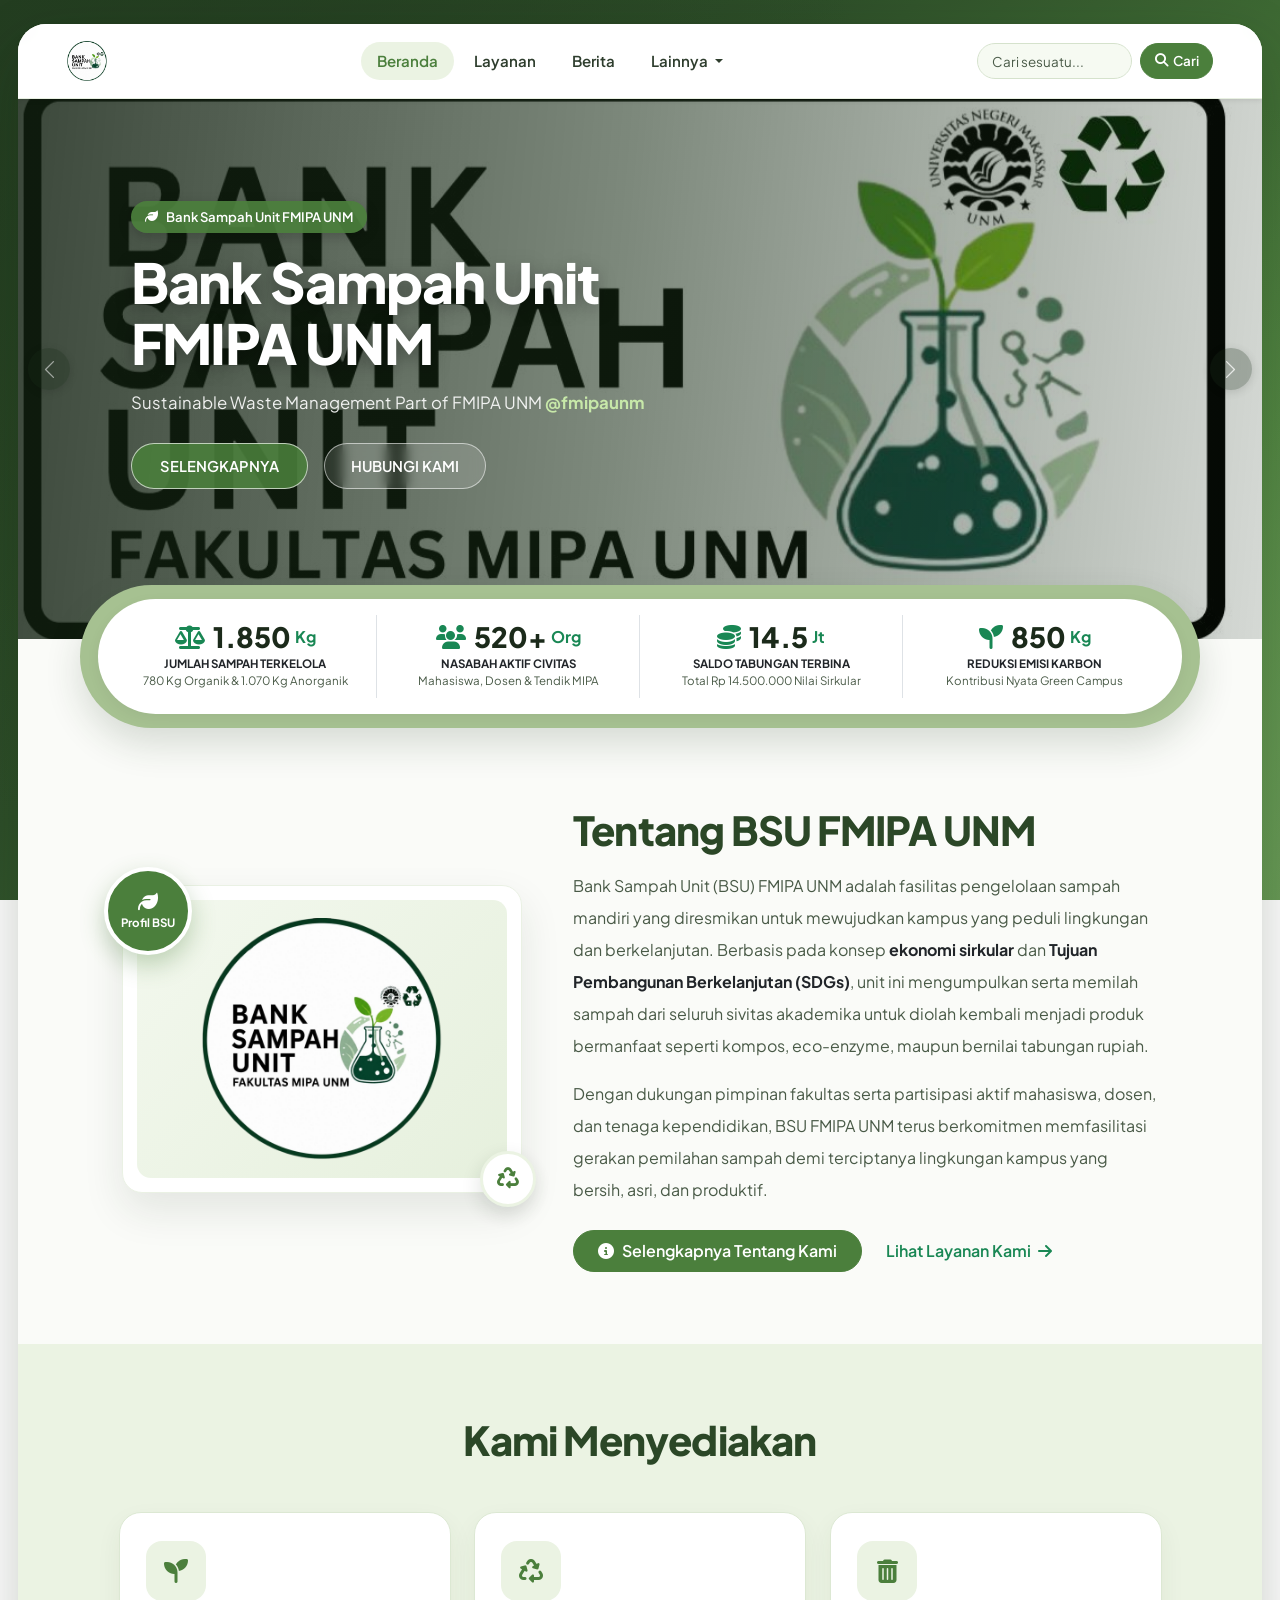
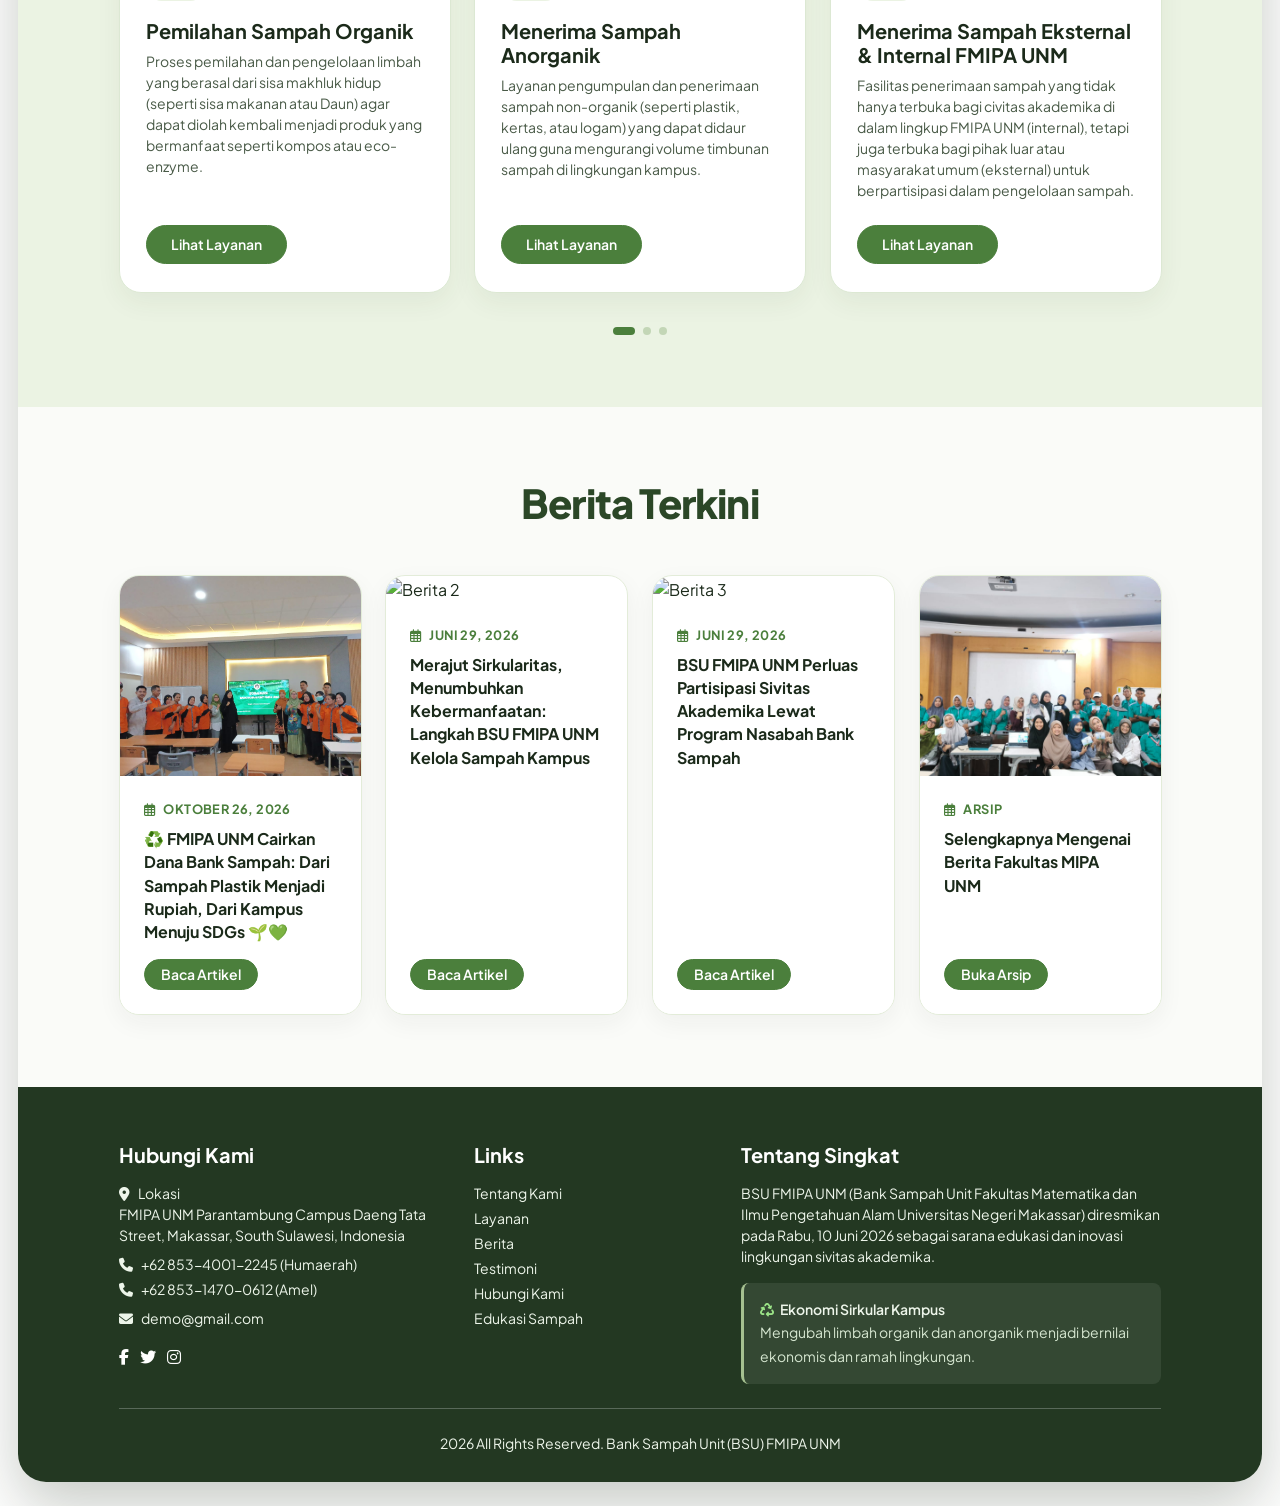
==== commit d1a93bb8: "Hapus menu login, modal login, dan halaman login.html" ====
--- a/index.html
+++ b/index.html
@@ -47,17 +47,12 @@
                         </ul>
                     </li>
                 </ul>
-                <form class="d-flex align-items-center me-2 my-2 my-lg-0 navbar-search-form" role="search">
+                <form class="d-flex align-items-center my-2 my-lg-0 navbar-search-form" role="search">
                     <input class="form-control form-control-sm me-2" type="search" placeholder="Cari sesuatu..." aria-label="Search"/>
                     <button class="btn btn-green btn-sm btn-search-nav" type="submit">
                         <i class="fa-solid fa-magnifying-glass"></i> Cari
                     </button>
                 </form>
-                <div class="auth-nav-container">
-                    <a href="login.html" class="btn btn-auth-nav btn-sm px-3">
-                        <i class="fa-solid fa-arrow-right-to-bracket me-1"></i> Masuk / Login
-                    </a>
-                </div>
             </div>
         </div>
     </nav>
@@ -71,10 +66,10 @@
                     <img src="images/img1 (2).jpeg" class="d-block w-100" alt="foto 1">
                 </div>
                 <div class="carousel-item">
-                    <img src="images/img1 (1).jpeg" class="d-block w-100" alt="foto 2">
+                    <img src="images/img1 (4).jpeg" class="d-block w-100" alt="FMIPA UNM Cairkan Dana Bank Sampah">
                 </div>
                 <div class="carousel-item">
-                    <img src="images/img1 (11).jpeg" class="d-block w-100" alt="foto 3">
+                    <img src="https://analisishmjkimiafmipaunmgroup.wordpress.com/wp-content/uploads/2026/06/10004205548049966543220286412.jpg" class="d-block w-100" alt="Merajut Sirkularitas BSU FMIPA UNM">
                 </div>
             </div>
             <button class="carousel-control-prev" type="button" data-bs-target="#carouselExampleAutoplaying" data-bs-slide="prev">
--- a/css/style.css
+++ b/css/style.css
@@ -9,10 +9,11 @@
     --eco-sage-soft: #EBF3E3;
     --eco-surface: #FAFBF8;
     --eco-white: #FFFFFF;
-    --eco-text-dark: #1F2E1E;
-    --eco-text-muted: #5A6B58;
+    --eco-text-dark: #1B2A1A;
+    --eco-text-muted: #495A47;
     --eco-border: #DCE7D4;
     --eco-footer: #233822;
+    --bs-secondary-color: #495A47;
 }
 
 body {
@@ -22,9 +23,13 @@
     margin: 0;
 }
 
-/* Framed Canvas Layout (Sesuai Referensi) */
+/* Framed Canvas Layout (Gradasi Hijau Utama Senada dengan Banner/Header Halaman Lain) */
 body.eco-framed-body {
-    background: linear-gradient(180deg, #74946A 0%, #68875E 100%);
+    background:
+        radial-gradient(circle at 90% 88%, rgba(114, 163, 94, 0.42) 0%, rgba(114, 163, 94, 0) 50%),
+        radial-gradient(circle at 10% 10%, rgba(35, 61, 32, 0.72) 0%, rgba(35, 61, 32, 0) 52%),
+        linear-gradient(135deg, #233D20 0%, #2E4F29 38%, #4B7F3C 78%, #639652 100%);
+    background-attachment: fixed;
     padding: 24px 18px;
     min-height: 100vh;
 }
@@ -36,6 +41,18 @@
     border-radius: 28px;
     box-shadow: 0 24px 60px rgba(20, 38, 18, 0.24);
     overflow-x: clip;
+}
+
+/* Ruang napas horizontal pada setiap halaman agar tulisan & elemen tidak menempel dinding luar */
+.eco-page-shell .container,
+.eco-page-shell .container-fluid {
+    padding-left: clamp(20px, 3.8vw, 52px) !important;
+    padding-right: clamp(20px, 3.8vw, 52px) !important;
+}
+
+/* Kontras teks muted di permukaan terang */
+.eco-page-shell .text-muted {
+    color: var(--eco-text-muted) !important;
 }
 
 /* =========================================
@@ -430,7 +447,7 @@
     margin-top: -54px;
     position: relative;
     z-index: 10;
-    padding: 0 20px;
+    padding: 0 clamp(20px, 3.8vw, 52px);
 }
 
 .eco-sage-pill-shell {
@@ -690,12 +707,44 @@
 }
 
 /* =========================================
-   FOOTER DEEP FOREST GREEN
+   FOOTER DEEP FOREST GREEN (KONTRAS TINGGI)
    ========================================= */
 footer {
     background-color: var(--eco-footer);
-    color: #ffffff;
-    padding: 56px 0 24px 0;
+    color: #F2F7F0;
+    padding: 56px 0 28px 0;
+}
+
+footer h5 {
+    color: #FFFFFF;
+    font-weight: 700;
+    margin-bottom: 16px;
+}
+
+footer p,
+footer li,
+footer a,
+footer .text-light {
+    color: #EDF5EA !important;
+}
+
+footer .text-muted,
+footer .text-white-50,
+footer .text-secondary {
+    color: #D5E6D0 !important;
+}
+
+footer .text-success {
+    color: #9BE387 !important;
+}
+
+footer hr {
+    border-color: rgba(255, 255, 255, 0.22) !important;
+}
+
+.banner-box-style .text-muted,
+.banner-box-style .text-light {
+    color: #EDF5EA !important;
 }
 
 .eco-page-shell > footer {
@@ -993,3 +1042,90 @@
         padding-right: 15px;
     }
 }
+
+/* =========================================
+   EFEK SCROLL & KLIK SEDERHANA
+   ========================================= */
+.eco-reveal {
+    opacity: 0;
+    transform: translateY(22px);
+    transition: opacity 0.55s ease, transform 0.55s ease;
+    will-change: opacity, transform;
+}
+
+.eco-reveal.eco-revealed {
+    opacity: 1;
+    transform: translateY(0);
+}
+
+.navbar-dark-custom.navbar-scrolled {
+    box-shadow: 0 8px 24px rgba(31, 46, 30, 0.12) !important;
+}
+
+/* Tombol Back to Top */
+.eco-back-to-top {
+    position: fixed;
+    right: 26px;
+    bottom: 26px;
+    width: 44px;
+    height: 44px;
+    border-radius: 50%;
+    border: 2px solid rgba(255, 255, 255, 0.85);
+    background-color: var(--eco-primary);
+    color: #ffffff;
+    display: inline-flex;
+    align-items: center;
+    justify-content: center;
+    box-shadow: 0 8px 20px rgba(20, 42, 18, 0.28);
+    cursor: pointer;
+    opacity: 0;
+    visibility: hidden;
+    transform: translateY(12px);
+    transition: opacity 0.25s ease, transform 0.25s ease, visibility 0.25s ease, background-color 0.2s ease;
+    z-index: 1030;
+}
+
+.eco-back-to-top.show {
+    opacity: 1;
+    visibility: visible;
+    transform: translateY(0);
+}
+
+.eco-back-to-top:hover {
+    background-color: var(--eco-primary-hover);
+    transform: translateY(-3px);
+}
+
+/* Efek Ripple & Press saat Klik Tombol */
+.eco-ripple-host {
+    position: relative;
+    overflow: hidden;
+}
+
+.eco-ripple-host:active {
+    transform: scale(0.97);
+}
+
+.eco-ripple-wave {
+    position: absolute;
+    border-radius: 50%;
+    background: rgba(255, 255, 255, 0.42);
+    transform: scale(0);
+    animation: ecoRippleAnim 0.5s ease-out forwards;
+    pointer-events: none;
+}
+
+@keyframes ecoRippleAnim {
+    to {
+        transform: scale(2.8);
+        opacity: 0;
+    }
+}
+
+@media (prefers-reduced-motion: reduce) {
+    .eco-reveal {
+        opacity: 1;
+        transform: none;
+        transition: none;
+    }
+}
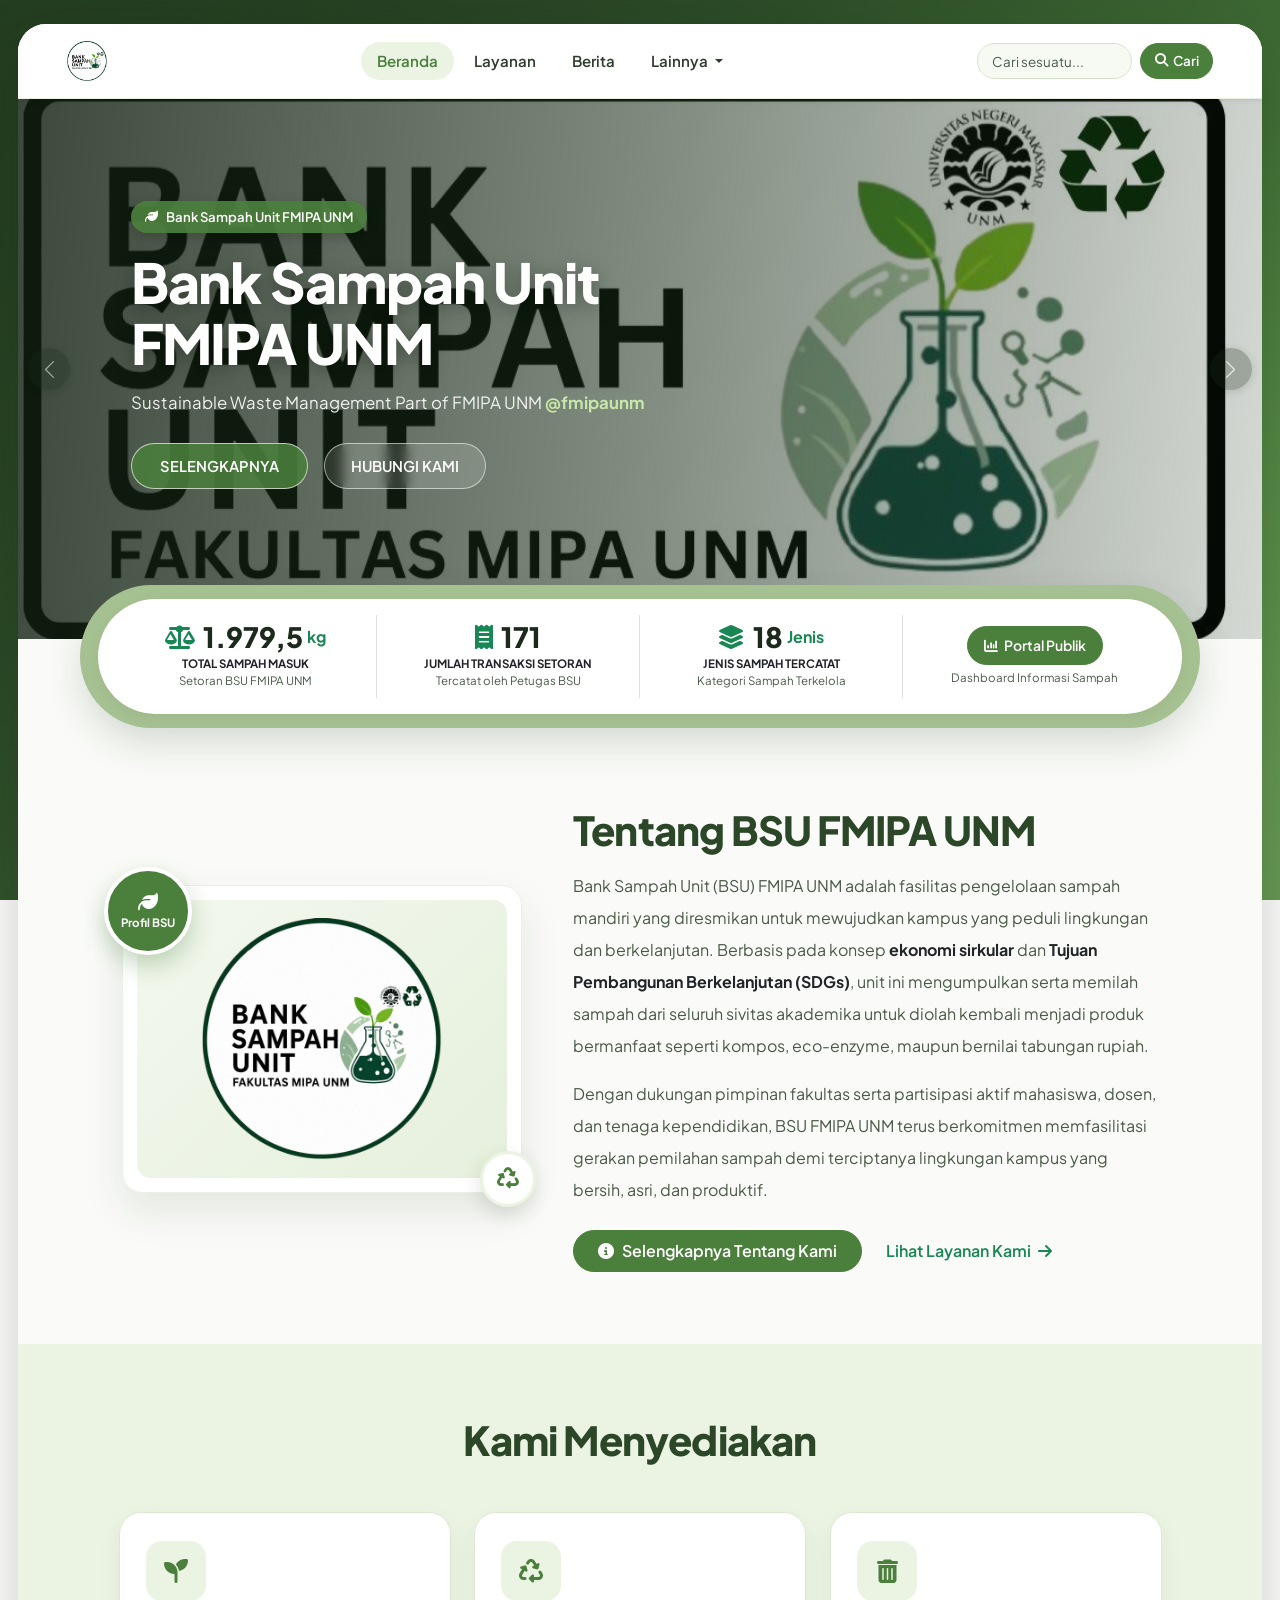
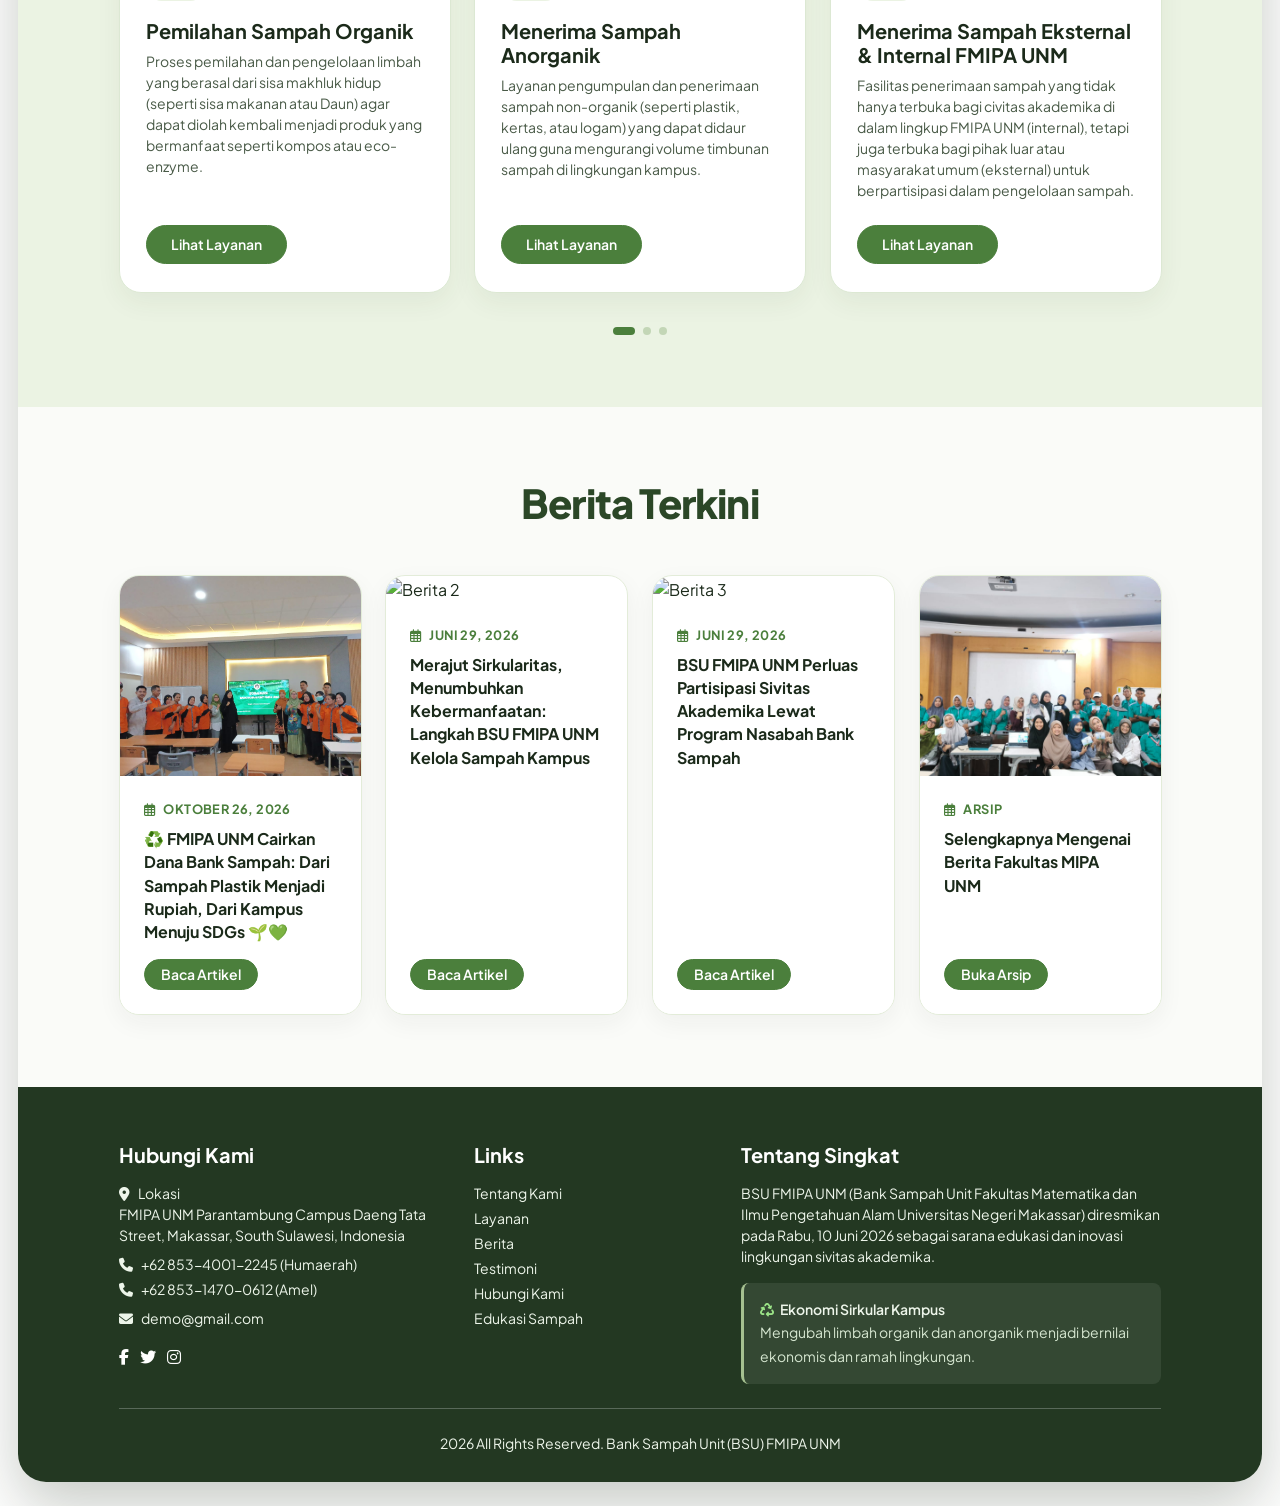
==== commit 07f7d3a6: "Hubungkan dashboard utama dengan data Portal Publik BSU FMIPA UNM" ====
--- a/index.html
+++ b/index.html
@@ -105,56 +105,54 @@
     </section>
     <!-- Akhir Hero Carousel -->
 
-    <!-- Floating Sage-Green Pill Bar: Statistik Pencapaian -->
+    <!-- Floating Sage-Green Pill Bar: Dashboard Portal Publik BSU -->
     <div class="eco-floating-bar-wrap">
         <div class="eco-sage-pill-shell">
             <div class="stats-box px-4 py-3">
                 <div class="row text-center g-3 align-items-center">
-                    <!-- 1. Statistik Jumlah Sampah (Utama) -->
+                    <!-- 1. Total Sampah Masuk -->
                     <div class="col-6 col-lg-3 border-end">
                         <div class="stat-item">
                             <div class="d-flex align-items-center justify-content-center mb-1">
                                 <i class="fa-solid fa-scale-balanced text-success fs-4 me-2"></i>
-                                <span class="stat-number">1.850</span><span class="fs-6 fw-bold text-success ms-1">Kg</span>
+                                <span class="stat-number" id="portalTotalKg">1.979,5</span><span class="fs-6 fw-bold text-success ms-1">kg</span>
                             </div>
-                            <div class="fw-bold text-dark small text-uppercase" style="font-size: 0.72rem;">Jumlah Sampah Terkelola</div>
-                            <div class="text-muted" style="font-size: 0.72rem;">780 Kg Organik & 1.070 Kg Anorganik</div>
-                        </div>
-                    </div>
-
-                    <!-- 2. Statistik Nasabah Aktif Civitas -->
+                            <div class="fw-bold text-dark small text-uppercase" style="font-size: 0.72rem;">Total Sampah Masuk</div>
+                            <div class="text-muted" style="font-size: 0.72rem;">Setoran BSU FMIPA UNM</div>
+                        </div>
+                    </div>
+
+                    <!-- 2. Jumlah Transaksi Setoran -->
                     <div class="col-6 col-lg-3 border-end">
                         <div class="stat-item">
                             <div class="d-flex align-items-center justify-content-center mb-1">
-                                <i class="fa-solid fa-users text-success fs-4 me-2"></i>
-                                <span class="stat-number">520+</span><span class="fs-6 fw-bold text-success ms-1">Org</span>
+                                <i class="fa-solid fa-receipt text-success fs-4 me-2"></i>
+                                <span class="stat-number" id="portalDepositCount">171</span>
                             </div>
-                            <div class="fw-bold text-dark small text-uppercase" style="font-size: 0.72rem;">Nasabah Aktif Civitas</div>
-                            <div class="text-muted" style="font-size: 0.72rem;">Mahasiswa, Dosen & Tendik MIPA</div>
-                        </div>
-                    </div>
-
-                    <!-- 3. Statistik Saldo Tabungan Terbina -->
+                            <div class="fw-bold text-dark small text-uppercase" style="font-size: 0.72rem;">Jumlah Transaksi Setoran</div>
+                            <div class="text-muted" style="font-size: 0.72rem;">Tercatat oleh Petugas BSU</div>
+                        </div>
+                    </div>
+
+                    <!-- 3. Jenis Sampah Tercatat -->
                     <div class="col-6 col-lg-3 border-end">
                         <div class="stat-item">
                             <div class="d-flex align-items-center justify-content-center mb-1">
-                                <i class="fa-solid fa-coins text-success fs-4 me-2"></i>
-                                <span class="stat-number">14.5</span><span class="fs-6 fw-bold text-success ms-1">Jt</span>
+                                <i class="fa-solid fa-layer-group text-success fs-4 me-2"></i>
+                                <span class="stat-number" id="portalCategoryCount">18</span><span class="fs-6 fw-bold text-success ms-1">Jenis</span>
                             </div>
-                            <div class="fw-bold text-dark small text-uppercase" style="font-size: 0.72rem;">Saldo Tabungan Terbina</div>
-                            <div class="text-muted" style="font-size: 0.72rem;">Total Rp 14.500.000 Nilai Sirkular</div>
-                        </div>
-                    </div>
-
-                    <!-- 4. Statistik Kontribusi Reduksi Karbon -->
+                            <div class="fw-bold text-dark small text-uppercase" style="font-size: 0.72rem;">Jenis Sampah Tercatat</div>
+                            <div class="text-muted" style="font-size: 0.72rem;">Kategori Sampah Terkelola</div>
+                        </div>
+                    </div>
+
+                    <!-- 4. Akses Portal Publik BSU -->
                     <div class="col-6 col-lg-3">
                         <div class="stat-item">
-                            <div class="d-flex align-items-center justify-content-center mb-1">
-                                <i class="fa-solid fa-seedling text-success fs-4 me-2"></i>
-                                <span class="stat-number">850</span><span class="fs-6 fw-bold text-success ms-1">Kg</span>
-                            </div>
-                            <div class="fw-bold text-dark small text-uppercase" style="font-size: 0.72rem;">Reduksi Emisi Karbon</div>
-                            <div class="text-muted" style="font-size: 0.72rem;">Kontribusi Nyata Green Campus</div>
+                            <a href="https://script.google.com/macros/s/AKfycbxKydERj5VtycVGqyDssFqdbUG7oQePoVGuupXJqquHbOeoUBJorkgo30zbW4shr19-5w/exec?view=dashboard" target="_blank" rel="noopener" class="btn btn-green btn-sm px-3 py-2 mb-1">
+                                <i class="fa-solid fa-chart-column me-1"></i> Portal Publik
+                            </a>
+                            <div class="text-muted" id="portalSyncStatus" style="font-size: 0.72rem;">Dashboard Informasi Sampah</div>
                         </div>
                     </div>
                 </div>
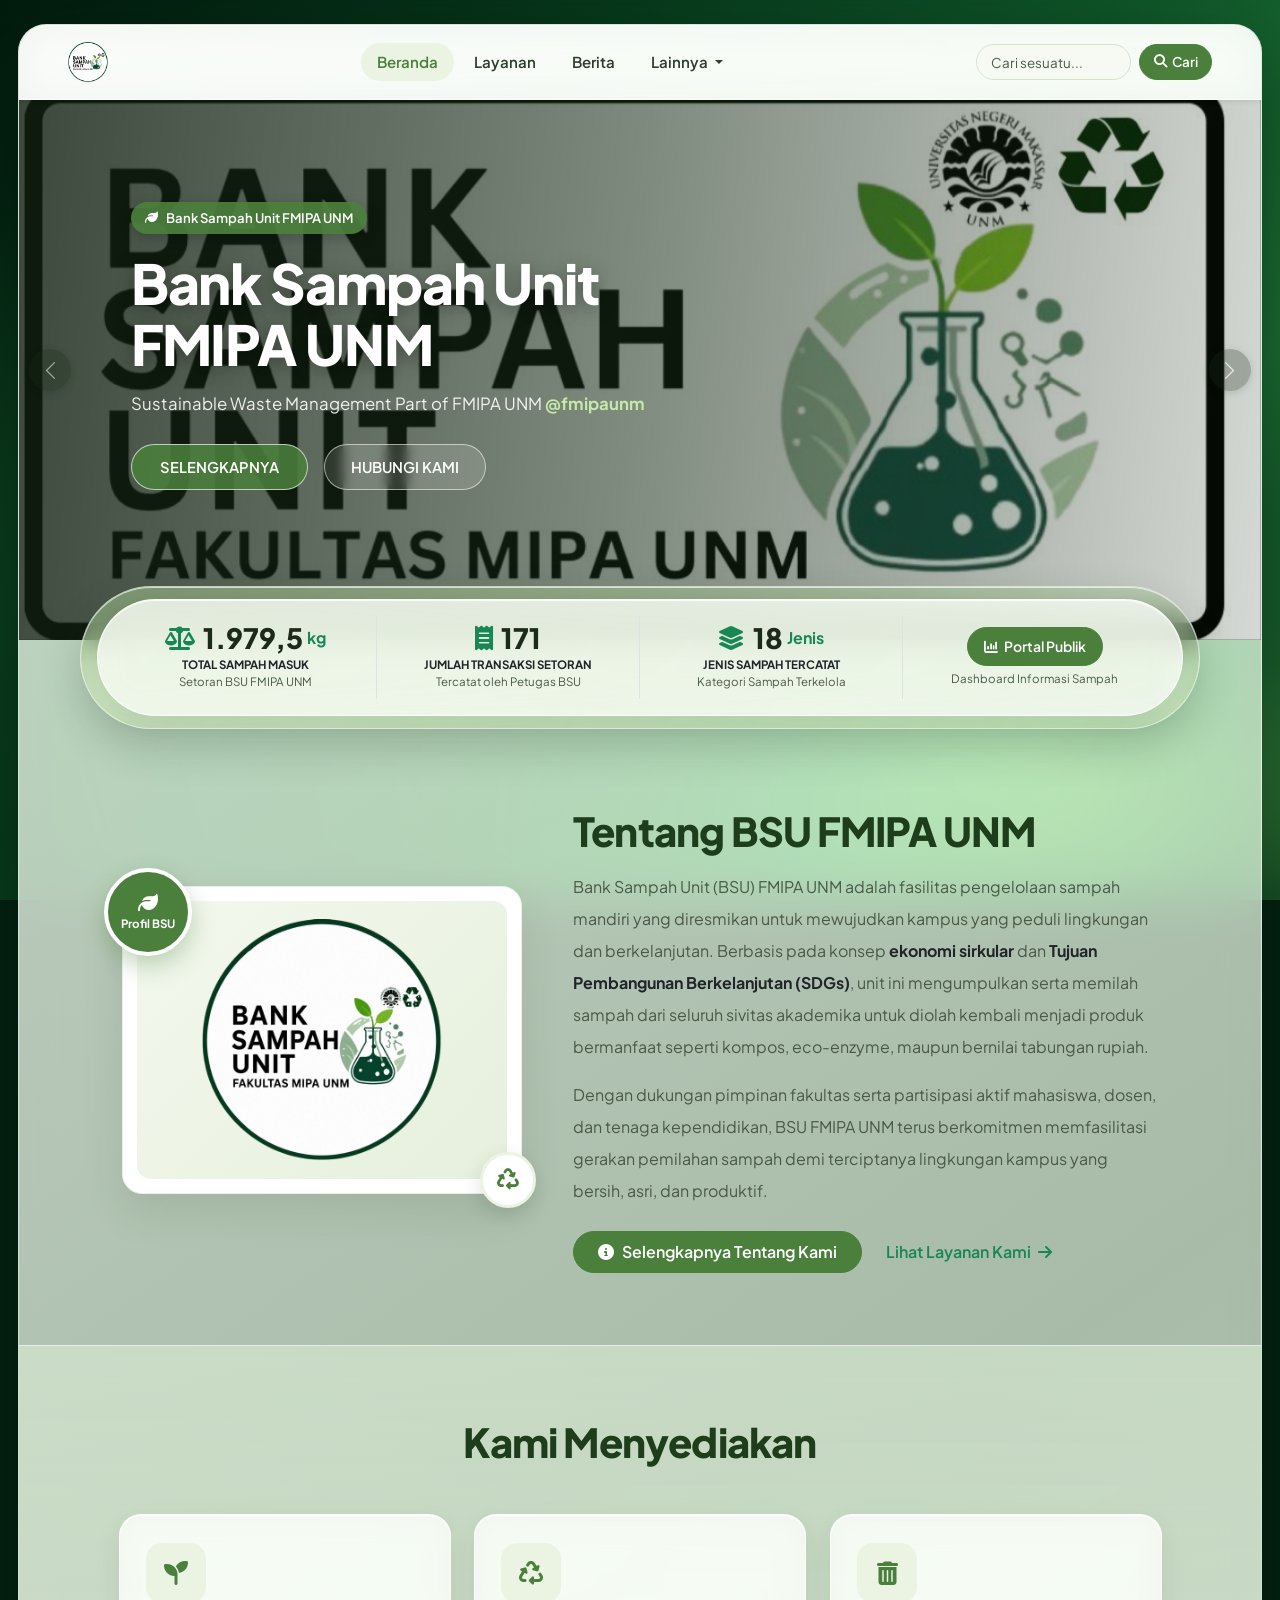
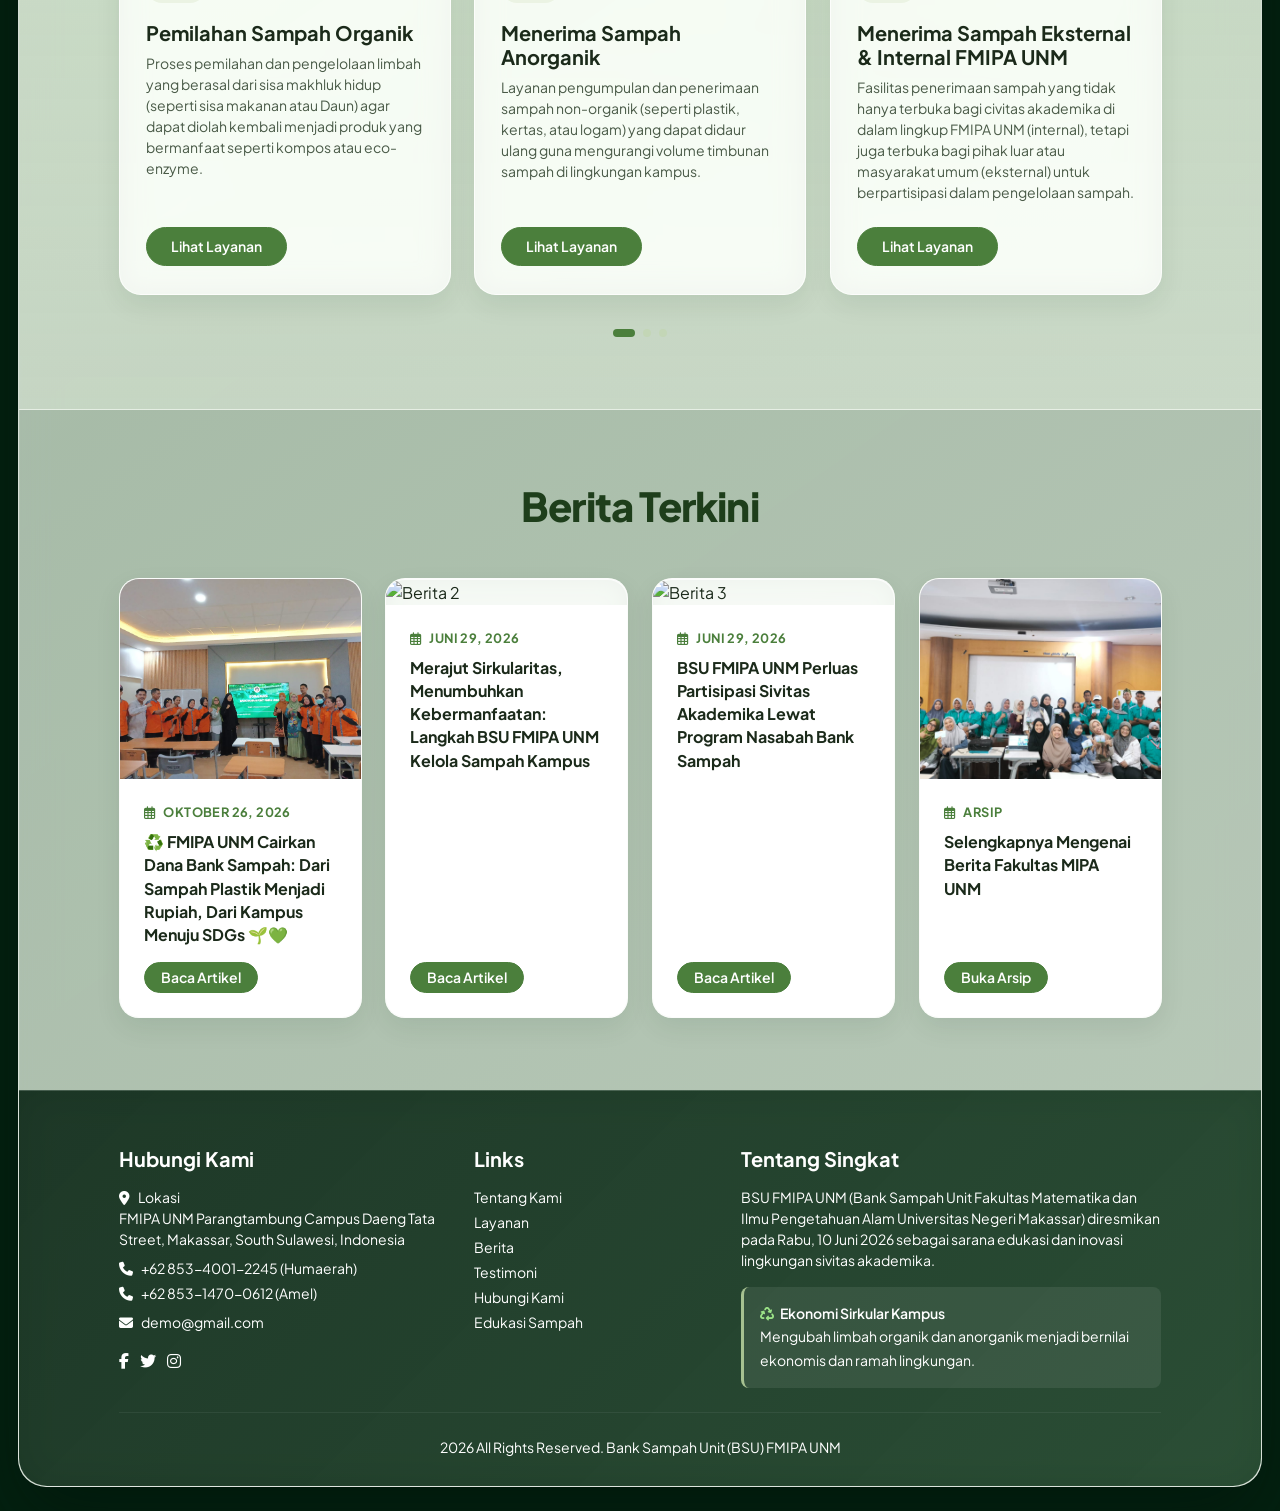
==== commit 212e1932: "Ubah seluruh Parantambung menjadi Parangtambung dan hapus langkah 4 serta tombol profil di layanan" ====
--- a/index.html
+++ b/index.html
@@ -322,7 +322,7 @@
                 <div class="col-lg-4 col-md-5">
                     <h5>Hubungi Kami</h5>
                     <p class="small text-light mb-2"><i class="fa-solid fa-location-dot me-2"></i>Lokasi <br>
-                    FMIPA UNM Parantambung Campus Daeng Tata Street, Makassar, South Sulawesi, Indonesia</p>
+                    FMIPA UNM Parangtambung Campus Daeng Tata Street, Makassar, South Sulawesi, Indonesia</p>
                     <p class="small text-light mb-1"><i class="fa-solid fa-phone me-2"></i>+62 853-4001-2245 (Humaerah)</p>
                     <p class="small text-light mb-2"><i class="fa-solid fa-phone me-2"></i>+62 853-1470-0612 (Amel)</p>
                     <p class="small text-light mb-3"><i class="fa-solid fa-envelope me-2"></i>demo@gmail.com</p>
--- a/css/style.css
+++ b/css/style.css
@@ -23,23 +23,38 @@
     margin: 0;
 }
 
-/* Framed Canvas Layout (Gradasi Hijau Utama Senada dengan Banner/Header Halaman Lain) */
+/* Framed Canvas Layout (Background Emerald Light-Beam Sesuai Referensi Gambar 2) */
 body.eco-framed-body {
-    background:
-        radial-gradient(circle at 90% 88%, rgba(114, 163, 94, 0.42) 0%, rgba(114, 163, 94, 0) 50%),
-        radial-gradient(circle at 10% 10%, rgba(35, 61, 32, 0.72) 0%, rgba(35, 61, 32, 0) 52%),
-        linear-gradient(135deg, #233D20 0%, #2E4F29 38%, #4B7F3C 78%, #639652 100%);
+    background-color: #032110;
+    background-image:
+        radial-gradient(ellipse 65% 45% at 82% 88%, rgba(122, 218, 92, 0.52) 0%, rgba(62, 160, 74, 0.22) 42%, rgba(3, 33, 16, 0) 74%),
+        radial-gradient(ellipse 55% 40% at 72% 42%, rgba(86, 186, 92, 0.36) 0%, rgba(28, 108, 52, 0.14) 50%, rgba(3, 33, 16, 0) 78%),
+        radial-gradient(ellipse 50% 60% at 18% 58%, rgba(44, 148, 72, 0.28) 0%, rgba(3, 33, 16, 0) 70%),
+        linear-gradient(128deg, #021B0D 0%, #06351A 28%, #0E5428 56%, #1D6E34 78%, #073319 100%);
     background-attachment: fixed;
+    background-size: cover;
     padding: 24px 18px;
     min-height: 100vh;
 }
 
+/* Modal / Wadah Utama Halaman dengan Efek Glassmorphism */
 .eco-page-shell {
     max-width: 1320px;
     margin: 0 auto;
-    background-color: var(--eco-surface);
+    background: linear-gradient(
+        145deg,
+        rgba(244, 252, 243, 0.80) 0%,
+        rgba(232, 246, 230, 0.72) 52%,
+        rgba(240, 250, 238, 0.78) 100%
+    );
+    backdrop-filter: blur(24px) saturate(165%);
+    -webkit-backdrop-filter: blur(24px) saturate(165%);
+    border: 1.5px solid rgba(255, 255, 255, 0.48);
     border-radius: 28px;
-    box-shadow: 0 24px 60px rgba(20, 38, 18, 0.24);
+    box-shadow:
+        0 30px 75px rgba(1, 20, 9, 0.52),
+        inset 0 1px 1px rgba(255, 255, 255, 0.72),
+        inset 0 -1px 1px rgba(255, 255, 255, 0.25);
     overflow-x: clip;
 }
 
@@ -87,12 +102,13 @@
 }
 
 /* =========================================
-   NAVBAR PUTIH BERSIH (REFERENSI TOPBAR)
+   NAVBAR GLASS BERSIH (REFERENSI TOPBAR)
    ========================================= */
 .navbar-dark-custom {
-    background-color: rgba(255, 255, 255, 0.97) !important;
-    backdrop-filter: blur(10px);
-    border-bottom: 1px solid #E8F0E2;
+    background-color: rgba(255, 255, 255, 0.74) !important;
+    backdrop-filter: blur(18px) saturate(160%);
+    -webkit-backdrop-filter: blur(18px) saturate(160%);
+    border-bottom: 1px solid rgba(255, 255, 255, 0.6);
     padding-top: 12px;
     padding-bottom: 12px;
 }
@@ -451,24 +467,49 @@
 }
 
 .eco-sage-pill-shell {
-    background-color: var(--eco-sage-bar);
-    border-radius: 999px;
-    padding: 14px 18px;
-    box-shadow: 0 16px 36px rgba(34, 58, 30, 0.16);
+    background: linear-gradient(
+        135deg,
+        rgba(176, 206, 154, 0.52) 0%,
+        rgba(148, 184, 128, 0.36) 100%
+    );
+    backdrop-filter: blur(16px) saturate(160%);
+    -webkit-backdrop-filter: blur(16px) saturate(160%);
+    border: 1px solid rgba(255, 255, 255, 0.55);
+    border-radius: 999px;
+    padding: 12px 16px;
+    box-shadow:
+        0 18px 40px rgba(20, 42, 18, 0.2),
+        inset 0 1px 0 rgba(255, 255, 255, 0.65);
     max-width: 1120px;
     margin: 0 auto;
 }
 
 .stats-box {
-    background: #ffffff;
-    border-radius: 999px;
-    box-shadow: 0 4px 14px rgba(0, 0, 0, 0.05);
-    border: none;
-    transition: transform 0.3s ease, box-shadow 0.3s ease;
+    background: rgba(255, 255, 255, 0.76);
+    backdrop-filter: blur(18px) saturate(170%);
+    -webkit-backdrop-filter: blur(18px) saturate(170%);
+    border: 1px solid rgba(255, 255, 255, 0.8);
+    border-radius: 999px;
+    box-shadow:
+        0 6px 20px rgba(24, 46, 22, 0.08),
+        inset 0 1px 1px rgba(255, 255, 255, 0.9);
+    transition: transform 0.3s ease, box-shadow 0.3s ease, background-color 0.3s ease;
 }
 
 .stats-box:hover {
-    box-shadow: 0 10px 26px rgba(75, 127, 60, 0.14);
+    background: rgba(255, 255, 255, 0.86);
+    box-shadow:
+        0 12px 28px rgba(75, 127, 60, 0.16),
+        inset 0 1px 1px rgba(255, 255, 255, 0.95);
+}
+
+/* Efek Glass pada Bootstrap Modal */
+.modal-content {
+    background: rgba(250, 251, 248, 0.86) !important;
+    backdrop-filter: blur(18px) saturate(160%);
+    -webkit-backdrop-filter: blur(18px) saturate(160%);
+    border: 1px solid rgba(255, 255, 255, 0.75) !important;
+    box-shadow: 0 24px 54px rgba(18, 36, 16, 0.28) !important;
 }
 
 .stat-item {
@@ -483,10 +524,10 @@
 }
 
 /* =========================================
-   SPLIT ABOUT SECTION (WELCOME STYLE)
+   SPLIT ABOUT SECTION (WELCOME STYLE GLASS)
    ========================================= */
 .eco-about-section {
-    background-color: var(--eco-surface);
+    background-color: transparent;
     padding: 78px 0 72px 0;
 }
 
@@ -564,26 +605,36 @@
    SOFT SAGE-GREEN SECTION (LAYANAN & BERITA)
    ========================================= */
 .eco-sage-section {
-    background-color: var(--eco-sage-soft);
+    background: linear-gradient(
+        180deg,
+        rgba(222, 240, 214, 0.56) 0%,
+        rgba(235, 246, 229, 0.44) 100%
+    );
+    border-top: 1px solid rgba(255, 255, 255, 0.55);
+    border-bottom: 1px solid rgba(255, 255, 255, 0.55);
     padding: 72px 0;
 }
 
 .eco-section-heading {
-    color: #2B4727;
+    color: #1E3E1B;
     font-weight: 800;
     letter-spacing: -0.02em;
 }
 
 .service-card {
-    border: 1px solid #DCE8D3;
+    border: 1px solid rgba(255, 255, 255, 0.72);
     border-radius: 22px;
     padding: 28px 26px;
-    background: #ffffff;
+    background: rgba(255, 255, 255, 0.72);
+    backdrop-filter: blur(14px) saturate(150%);
+    -webkit-backdrop-filter: blur(14px) saturate(150%);
     transition: all 0.3s ease;
     height: 100%;
     display: flex;
     flex-direction: column;
-    box-shadow: 0 10px 26px rgba(43, 71, 39, 0.06);
+    box-shadow:
+        0 10px 26px rgba(15, 45, 20, 0.08),
+        inset 0 1px 0 rgba(255, 255, 255, 0.85);
 }
 
 .service-icon-box {
@@ -625,18 +676,22 @@
    NEWS & UPDATES SECTION
    ========================================= */
 .news-section {
-    background-color: var(--eco-surface);
+    background-color: transparent;
     padding: 72px 0;
 }
 
 .news-card {
-    background: #ffffff;
+    background: rgba(255, 255, 255, 0.76);
+    backdrop-filter: blur(14px) saturate(150%);
+    -webkit-backdrop-filter: blur(14px) saturate(150%);
     border-radius: 20px;
     overflow: hidden;
-    border: 1px solid #E3ECD9;
+    border: 1px solid rgba(255, 255, 255, 0.72);
     transition: transform 0.3s ease, box-shadow 0.3s ease;
     height: 100%;
-    box-shadow: 0 8px 24px rgba(31, 46, 30, 0.05);
+    box-shadow:
+        0 10px 26px rgba(15, 45, 20, 0.08),
+        inset 0 1px 0 rgba(255, 255, 255, 0.8);
 }
 
 .news-card:hover {
@@ -688,13 +743,37 @@
     font-size: 1.05rem;
 }
 
+/* Banner Subpages — Efek Glassmorphism Hijau Emerald (Sesuai Gambar 2) */
 .banner-box-style {
     position: relative;
-    border: 4px solid #ffffff;
-    box-shadow: 0 14px 32px rgba(31, 46, 30, 0.15);
-    border-radius: 22px;
-    background: linear-gradient(135deg, #2E4F29 0%, #4B7F3C 100%);
+    border: 1.5px solid rgba(255, 255, 255, 0.46);
+    box-shadow:
+        0 20px 44px rgba(3, 32, 15, 0.30),
+        inset 0 1px 1px rgba(255, 255, 255, 0.55),
+        inset 0 -1px 1px rgba(255, 255, 255, 0.18);
+    border-radius: 24px;
+    background:
+        radial-gradient(ellipse 65% 80% at 88% 82%, rgba(132, 220, 102, 0.42) 0%, rgba(132, 220, 102, 0) 68%),
+        radial-gradient(ellipse 55% 75% at 15% 15%, rgba(18, 86, 42, 0.45) 0%, rgba(18, 86, 42, 0) 65%),
+        linear-gradient(135deg, rgba(16, 76, 38, 0.86) 0%, rgba(44, 124, 58, 0.78) 52%, rgba(82, 168, 78, 0.76) 100%);
+    backdrop-filter: blur(20px) saturate(160%);
+    -webkit-backdrop-filter: blur(20px) saturate(160%);
     overflow: hidden;
+}
+
+.banner-box-style::before {
+    content: '';
+    position: absolute;
+    inset: 0;
+    background: linear-gradient(
+        118deg,
+        rgba(255, 255, 255, 0.20) 0%,
+        rgba(255, 255, 255, 0.04) 36%,
+        rgba(255, 255, 255, 0.14) 68%,
+        rgba(255, 255, 255, 0) 100%
+    );
+    pointer-events: none;
+    z-index: 1;
 }
 
 .banner-content-custom {
@@ -707,16 +786,36 @@
 }
 
 /* =========================================
-   FOOTER DEEP FOREST GREEN (KONTRAS TINGGI)
+   FOOTER DEEP FOREST GREEN (SELURUH TEKS PUTIH)
    ========================================= */
-footer {
-    background-color: var(--eco-footer);
-    color: #F2F7F0;
+footer,
+.eco-page-shell footer {
+    background: linear-gradient(
+        135deg,
+        rgba(8, 36, 19, 0.90) 0%,
+        rgba(17, 56, 29, 0.88) 100%
+    );
+    backdrop-filter: blur(18px);
+    -webkit-backdrop-filter: blur(18px);
+    border-top: 1px solid rgba(255, 255, 255, 0.18);
+    color: #FFFFFF !important;
     padding: 56px 0 28px 0;
 }
 
-footer h5 {
-    color: #FFFFFF;
+/* Efek Glass Halus untuk Kartu Konten di Sub-Halaman */
+.eco-page-shell .card.bg-white,
+.eco-page-shell .profile-card,
+.eco-page-shell .testimonial-card,
+.eco-page-shell .org-card {
+    background: rgba(255, 255, 255, 0.76) !important;
+    backdrop-filter: blur(14px) saturate(150%);
+    -webkit-backdrop-filter: blur(14px) saturate(150%);
+    border-color: rgba(255, 255, 255, 0.72) !important;
+}
+
+footer h5,
+.eco-page-shell footer h5 {
+    color: #FFFFFF !important;
     font-weight: 700;
     margin-bottom: 16px;
 }
@@ -724,22 +823,32 @@
 footer p,
 footer li,
 footer a,
-footer .text-light {
-    color: #EDF5EA !important;
-}
-
+footer span,
+footer div,
+footer small,
+.eco-page-shell footer p,
+.eco-page-shell footer li,
+.eco-page-shell footer a,
+.eco-page-shell footer span,
+.eco-page-shell footer .text-light,
+.eco-page-shell footer .text-muted,
+.eco-page-shell footer .text-white-50,
+.eco-page-shell footer .text-secondary,
+footer .text-light,
 footer .text-muted,
 footer .text-white-50,
 footer .text-secondary {
-    color: #D5E6D0 !important;
-}
-
-footer .text-success {
+    color: #FFFFFF !important;
+}
+
+footer .text-success,
+.eco-page-shell footer .text-success {
     color: #9BE387 !important;
 }
 
-footer hr {
-    border-color: rgba(255, 255, 255, 0.22) !important;
+footer hr,
+.eco-page-shell footer hr {
+    border-color: rgba(255, 255, 255, 0.25) !important;
 }
 
 .banner-box-style .text-muted,
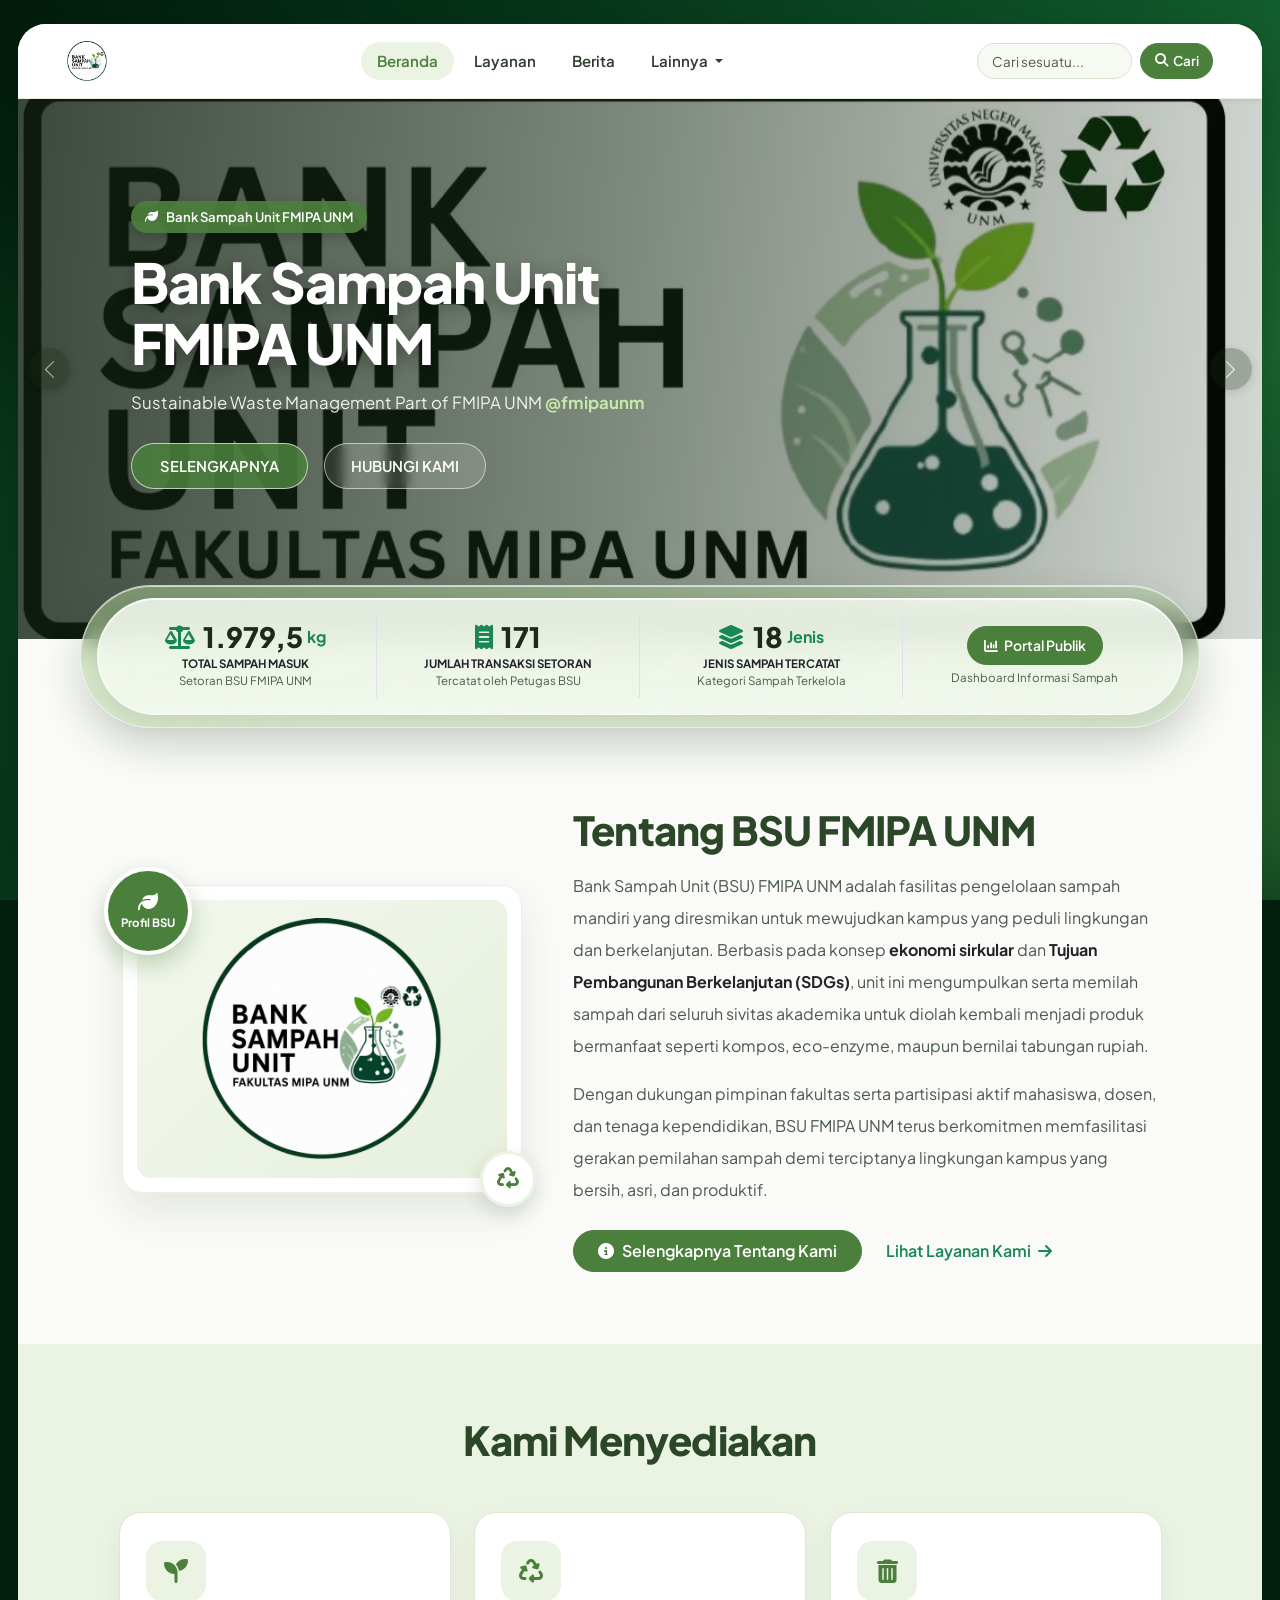
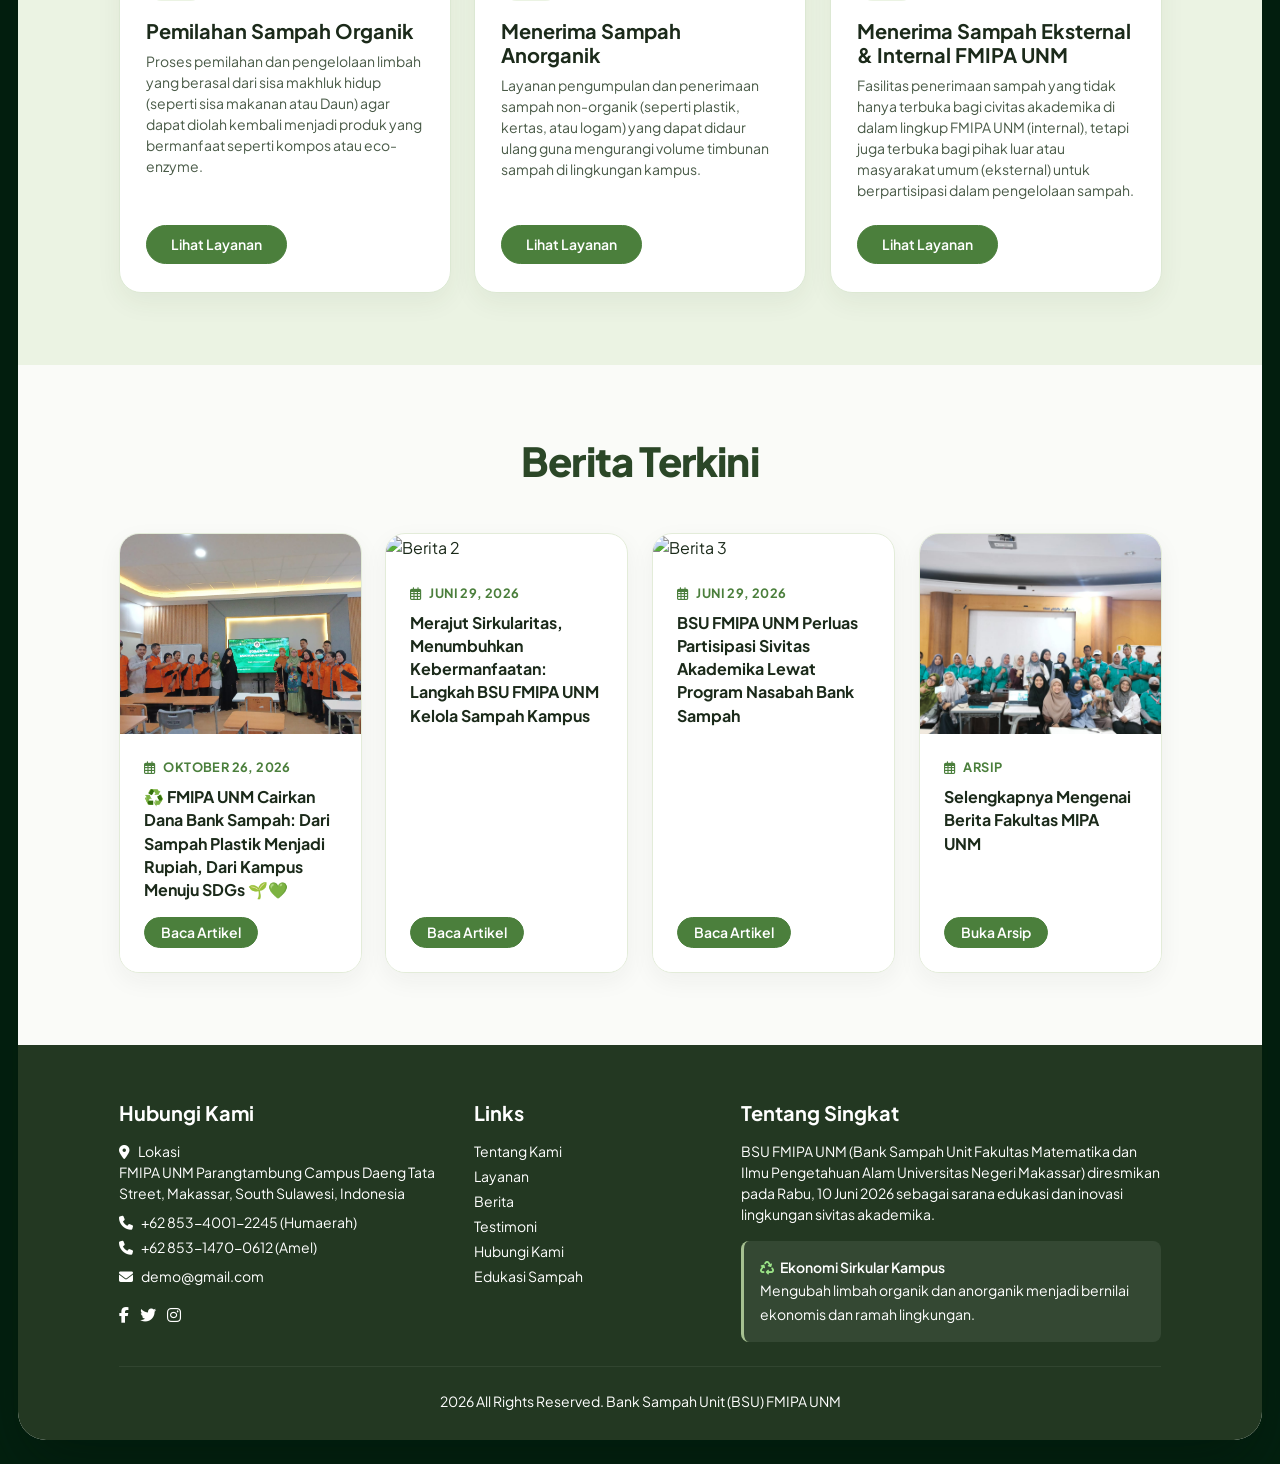
==== commit cddec270: "Hapus elemen indikator titik 3 pada bagian Kami Menyediakan" ====
--- a/index.html
+++ b/index.html
@@ -239,11 +239,6 @@
                     </div>
                 </div>
             </div>
-            <div class="eco-dots-indicator" aria-hidden="true">
-                <span class="active"></span>
-                <span></span>
-                <span></span>
-            </div>
         </div>
     </section>
 
--- a/css/style.css
+++ b/css/style.css
@@ -37,24 +37,13 @@
     min-height: 100vh;
 }
 
-/* Modal / Wadah Utama Halaman dengan Efek Glassmorphism */
+/* Modal / Wadah Utama Halaman (Warna Putih-Krem Bersih Sebelumnya) */
 .eco-page-shell {
     max-width: 1320px;
     margin: 0 auto;
-    background: linear-gradient(
-        145deg,
-        rgba(244, 252, 243, 0.80) 0%,
-        rgba(232, 246, 230, 0.72) 52%,
-        rgba(240, 250, 238, 0.78) 100%
-    );
-    backdrop-filter: blur(24px) saturate(165%);
-    -webkit-backdrop-filter: blur(24px) saturate(165%);
-    border: 1.5px solid rgba(255, 255, 255, 0.48);
+    background-color: var(--eco-surface);
     border-radius: 28px;
-    box-shadow:
-        0 30px 75px rgba(1, 20, 9, 0.52),
-        inset 0 1px 1px rgba(255, 255, 255, 0.72),
-        inset 0 -1px 1px rgba(255, 255, 255, 0.25);
+    box-shadow: 0 28px 65px rgba(1, 20, 9, 0.45);
     overflow-x: clip;
 }
 
@@ -102,20 +91,26 @@
 }
 
 /* =========================================
-   NAVBAR GLASS BERSIH (REFERENSI TOPBAR)
+   NAVBAR PUTIH SOLID (ANTI KEBOCORAN GAMBAR SAAT SCROLL)
    ========================================= */
 .navbar-dark-custom {
-    background-color: rgba(255, 255, 255, 0.74) !important;
-    backdrop-filter: blur(18px) saturate(160%);
-    -webkit-backdrop-filter: blur(18px) saturate(160%);
-    border-bottom: 1px solid rgba(255, 255, 255, 0.6);
+    background-color: #FFFFFF !important;
+    border-bottom: 1px solid #E8F0E2;
     padding-top: 12px;
     padding-bottom: 12px;
+    z-index: 1025 !important;
 }
 
 .eco-page-shell > .navbar-dark-custom {
+    top: -1px;
     border-top-left-radius: 28px;
     border-top-right-radius: 28px;
+}
+
+.eco-page-shell > .navbar-dark-custom.navbar-scrolled {
+    border-top-left-radius: 0 !important;
+    border-top-right-radius: 0 !important;
+    box-shadow: 0 -4px 0 0 #FFFFFF, 0 8px 24px rgba(31, 46, 30, 0.12) !important;
 }
 
 .navbar-brand {
@@ -524,10 +519,10 @@
 }
 
 /* =========================================
-   SPLIT ABOUT SECTION (WELCOME STYLE GLASS)
+   SPLIT ABOUT SECTION (WELCOME STYLE)
    ========================================= */
 .eco-about-section {
-    background-color: transparent;
+    background-color: var(--eco-surface);
     padding: 78px 0 72px 0;
 }
 
@@ -605,36 +600,26 @@
    SOFT SAGE-GREEN SECTION (LAYANAN & BERITA)
    ========================================= */
 .eco-sage-section {
-    background: linear-gradient(
-        180deg,
-        rgba(222, 240, 214, 0.56) 0%,
-        rgba(235, 246, 229, 0.44) 100%
-    );
-    border-top: 1px solid rgba(255, 255, 255, 0.55);
-    border-bottom: 1px solid rgba(255, 255, 255, 0.55);
+    background-color: var(--eco-sage-soft);
     padding: 72px 0;
 }
 
 .eco-section-heading {
-    color: #1E3E1B;
+    color: #2B4727;
     font-weight: 800;
     letter-spacing: -0.02em;
 }
 
 .service-card {
-    border: 1px solid rgba(255, 255, 255, 0.72);
+    border: 1px solid #DCE8D3;
     border-radius: 22px;
     padding: 28px 26px;
-    background: rgba(255, 255, 255, 0.72);
-    backdrop-filter: blur(14px) saturate(150%);
-    -webkit-backdrop-filter: blur(14px) saturate(150%);
+    background: #ffffff;
     transition: all 0.3s ease;
     height: 100%;
     display: flex;
     flex-direction: column;
-    box-shadow:
-        0 10px 26px rgba(15, 45, 20, 0.08),
-        inset 0 1px 0 rgba(255, 255, 255, 0.85);
+    box-shadow: 0 10px 26px rgba(43, 71, 39, 0.06);
 }
 
 .service-icon-box {
@@ -676,22 +661,18 @@
    NEWS & UPDATES SECTION
    ========================================= */
 .news-section {
-    background-color: transparent;
+    background-color: var(--eco-surface);
     padding: 72px 0;
 }
 
 .news-card {
-    background: rgba(255, 255, 255, 0.76);
-    backdrop-filter: blur(14px) saturate(150%);
-    -webkit-backdrop-filter: blur(14px) saturate(150%);
+    background: #ffffff;
     border-radius: 20px;
     overflow: hidden;
-    border: 1px solid rgba(255, 255, 255, 0.72);
+    border: 1px solid #E3ECD9;
     transition: transform 0.3s ease, box-shadow 0.3s ease;
     height: 100%;
-    box-shadow:
-        0 10px 26px rgba(15, 45, 20, 0.08),
-        inset 0 1px 0 rgba(255, 255, 255, 0.8);
+    box-shadow: 0 8px 24px rgba(31, 46, 30, 0.05);
 }
 
 .news-card:hover {
@@ -790,27 +771,9 @@
    ========================================= */
 footer,
 .eco-page-shell footer {
-    background: linear-gradient(
-        135deg,
-        rgba(8, 36, 19, 0.90) 0%,
-        rgba(17, 56, 29, 0.88) 100%
-    );
-    backdrop-filter: blur(18px);
-    -webkit-backdrop-filter: blur(18px);
-    border-top: 1px solid rgba(255, 255, 255, 0.18);
+    background-color: var(--eco-footer);
     color: #FFFFFF !important;
     padding: 56px 0 28px 0;
-}
-
-/* Efek Glass Halus untuk Kartu Konten di Sub-Halaman */
-.eco-page-shell .card.bg-white,
-.eco-page-shell .profile-card,
-.eco-page-shell .testimonial-card,
-.eco-page-shell .org-card {
-    background: rgba(255, 255, 255, 0.76) !important;
-    backdrop-filter: blur(14px) saturate(150%);
-    -webkit-backdrop-filter: blur(14px) saturate(150%);
-    border-color: rgba(255, 255, 255, 0.72) !important;
 }
 
 footer h5,
